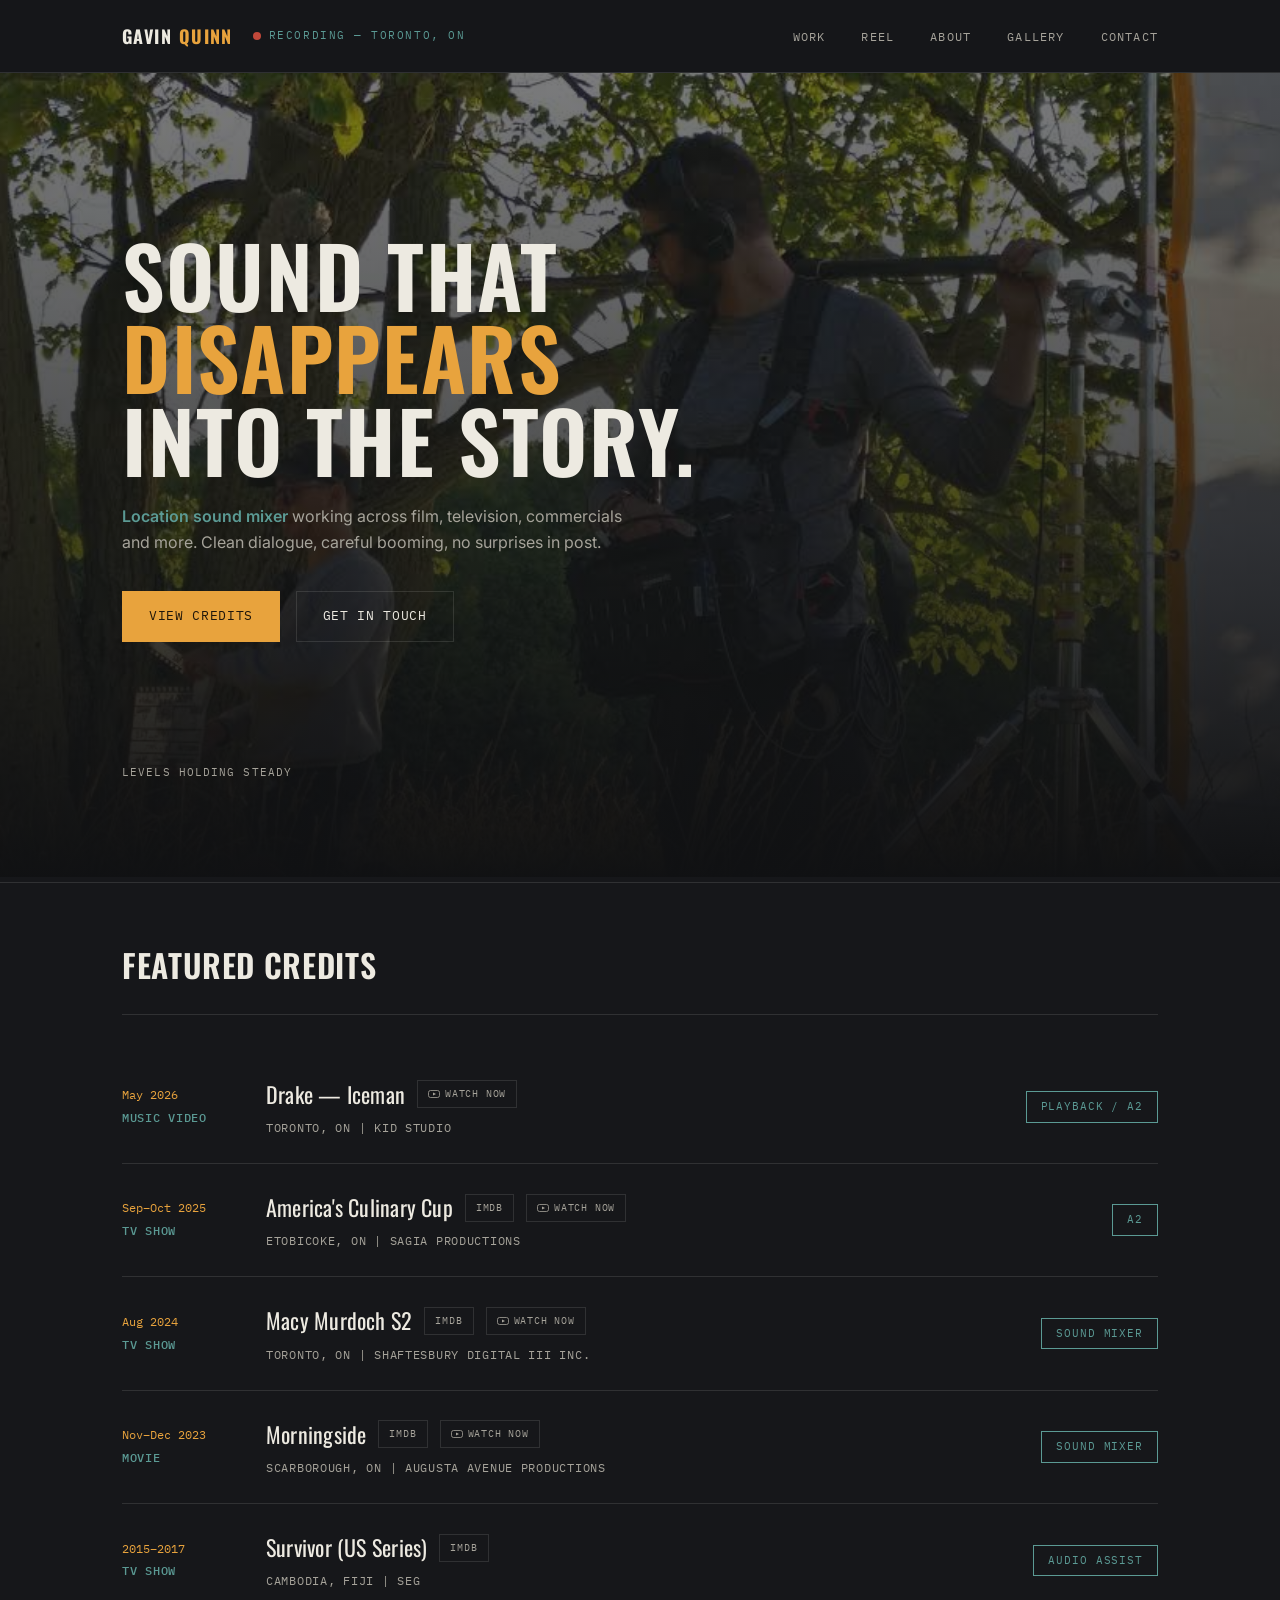
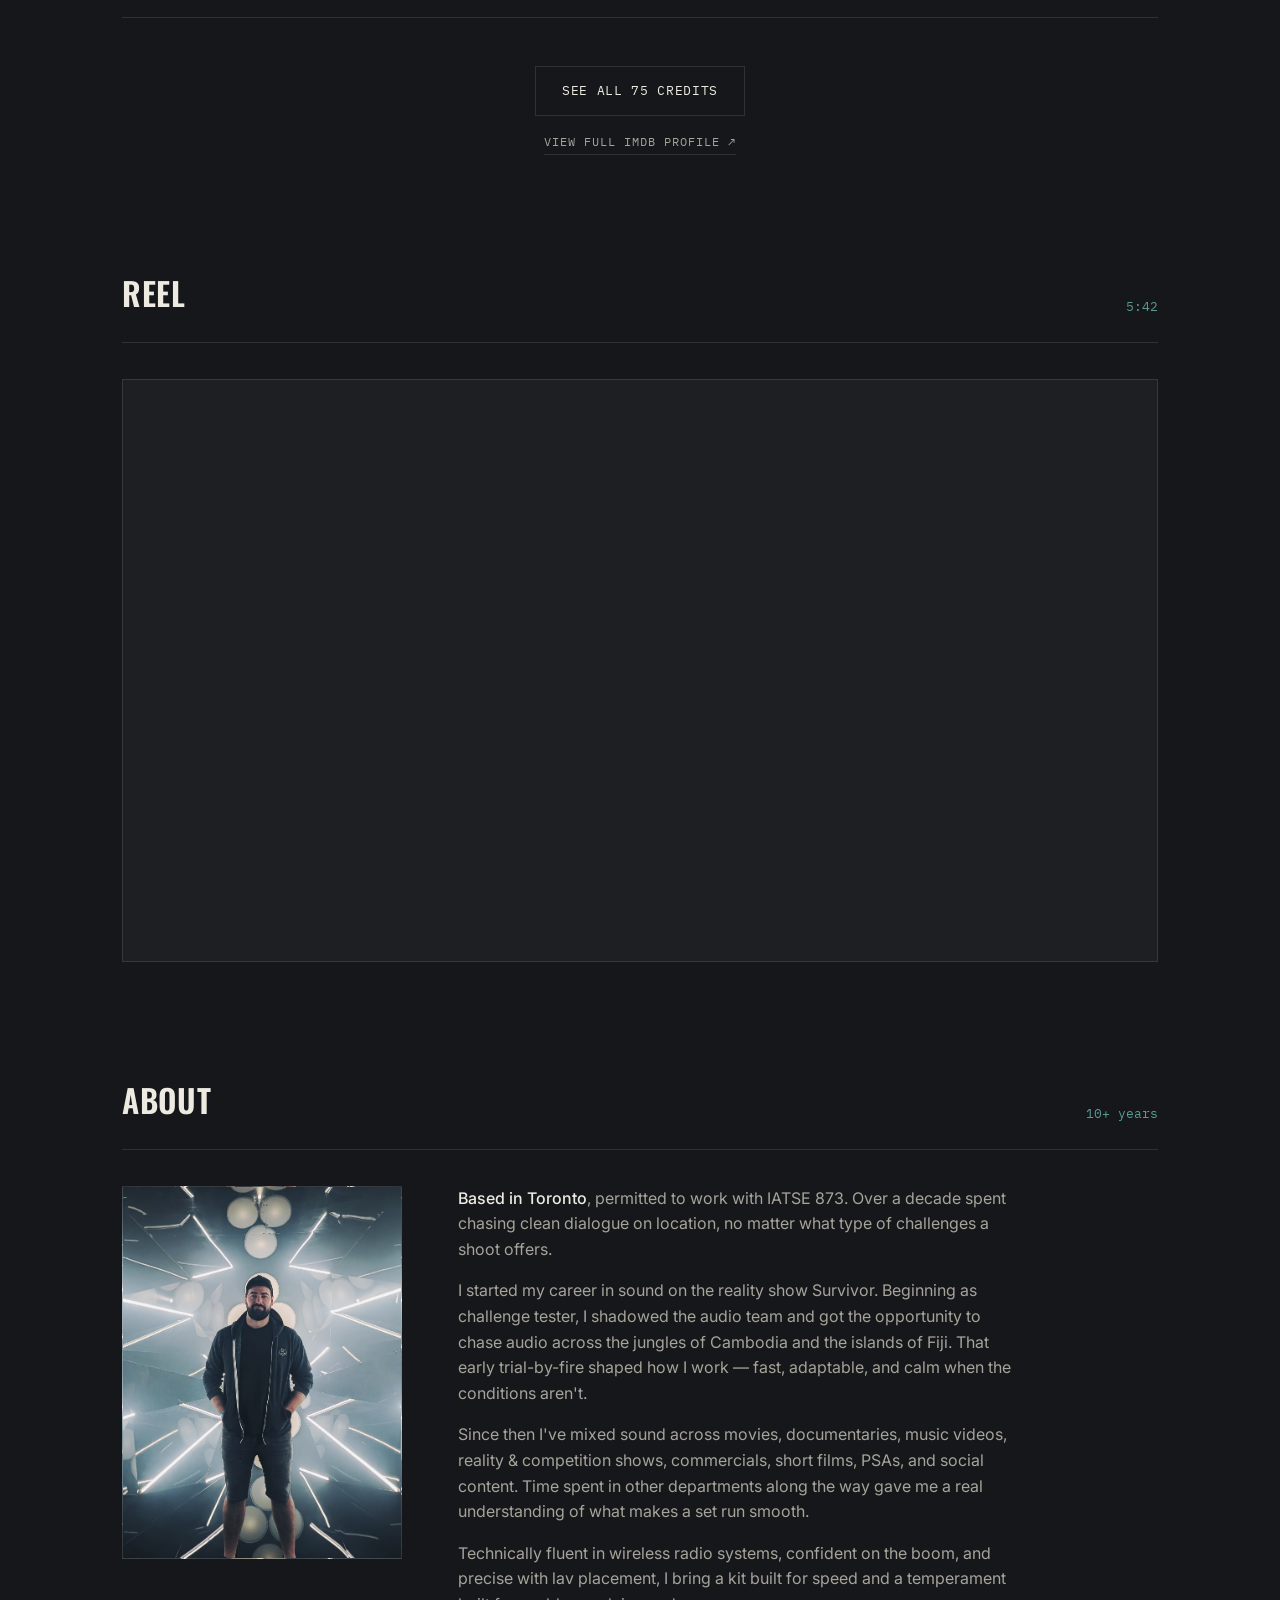
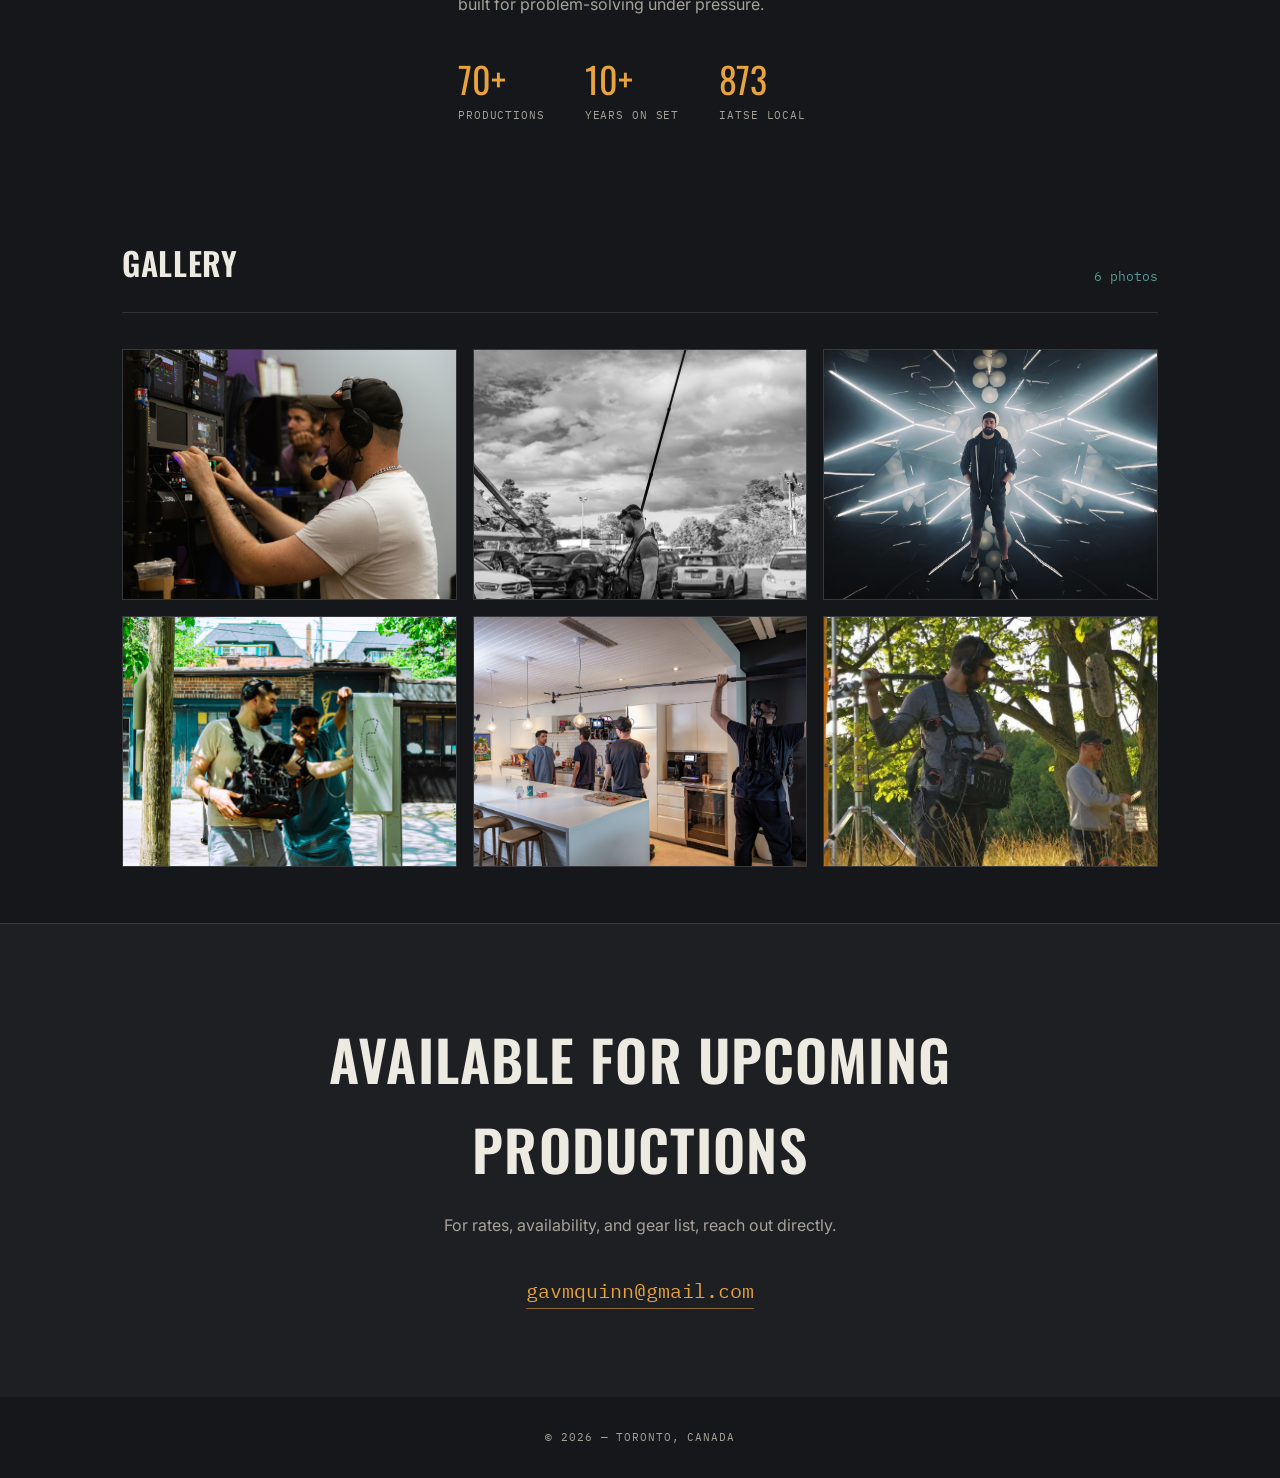
==== index.html @ 4955db2b "Remove Equipment nav link site-wide Page content stays in place, unlinked, in case it comes back lat" ====
<!DOCTYPE html>
<html lang="en">
<head>
<meta charset="UTF-8">
<meta name="viewport" content="width=device-width, initial-scale=1.0">
<title>Gavin Quinn — Location Sound Mixer</title>
<link rel="icon" type="image/svg+xml" href="images/favicon.svg">
<link rel="icon" type="image/png" sizes="32x32" href="images/favicon-32.png">
<link rel="icon" type="image/png" sizes="16x16" href="images/favicon-16.png">
<link rel="apple-touch-icon" href="images/apple-touch-icon.png">
<link rel="preconnect" href="https://fonts.googleapis.com/">
<link rel="preconnect" href="https://fonts.gstatic.com/" crossorigin>
<link href="https://fonts.googleapis.com/css2?family=IBM+Plex+Mono:wght@400;500&family=Inter:wght@400;500;600&family=Oswald:wght@600;700&display=swap" rel="stylesheet">
<link rel="stylesheet" href="css/style.css">
</head>
<body>

<nav>
  <div class="wrap">
    <div class="nav-left">
      <a class="logo" href="index.html">GAVIN <span>QUINN</span></a>
      <div class="nav-status"><span class="rec-dot"></span> Recording — Toronto, ON</div>
    </div>
    <ul class="navlinks">
      <li><a href="#work">Work</a></li>
      <li><a href="#reel">Reel</a></li>
      <li><a href="#about">About</a></li>
      <li class="nav-gallery-link"><a href="#gallery">Gallery</a></li>
      <li><a href="#contact">Contact</a></li>
    </ul>
  </div>
</nav>

<header class="hero">
  <div class="wrap">
    <h1>Sound that <em>disappears</em><br>into the story.</h1>
    <p class="hero-sub"><span class="hero-sub-highlight">Location sound mixer</span> working across film, television, commercials and more. Clean dialogue, careful booming, no surprises in post.</p>
    <div class="hero-cta">
      <a href="#work" class="btn btn-primary">View credits</a>
      <a href="#contact" class="btn btn-ghost">Get in touch</a>
    </div>
    <div class="meter" aria-hidden="true">
      <div class="meter-bar" style="--h:70%; animation-delay:0s"></div>
      <div class="meter-bar" style="--h:45%; animation-delay:0.1s"></div>
      <div class="meter-bar" style="--h:85%; animation-delay:0.2s"></div>
      <div class="meter-bar" style="--h:35%; animation-delay:0.3s"></div>
      <div class="meter-bar" style="--h:60%; animation-delay:0.4s"></div>
      <div class="meter-bar" style="--h:90%; animation-delay:0.5s"></div>
      <div class="meter-bar" style="--h:40%; animation-delay:0.6s"></div>
      <div class="meter-bar" style="--h:75%; animation-delay:0.7s"></div>
      <div class="meter-bar" style="--h:50%; animation-delay:0.8s"></div>
      <div class="meter-bar" style="--h:65%; animation-delay:0.9s"></div>
      <div class="meter-bar" style="--h:30%; animation-delay:1s"></div>
      <div class="meter-bar" style="--h:80%; animation-delay:1.1s"></div>
    </div>
    <div class="meter-label">Levels holding steady</div>
  </div>
</header>

<section class="section" id="work">
  <div class="wrap">
    <div class="section-head">
      <h2>Featured credits</h2>
    </div>

    <div class="slate">
      <div class="slate-year">May 2026<div class="slate-category">Music Video</div></div>
      <div>
        <div class="slate-title-row">
          <div class="slate-title">Drake — Iceman</div>
          <a class="title-badge" href="https://youtu.be/ESRCdJHbvnU" target="_blank" rel="noopener"><svg width="12" height="12" viewBox="0 0 24 24" fill="none" xmlns="http://www.w3.org/2000/svg"><rect x="1" y="5" width="22" height="14" rx="4" stroke="currentColor" stroke-width="1.6"/><path d="M10 9l6 3-6 3V9z" fill="currentColor"/></svg> Watch Now</a>
        </div>
        <div class="slate-meta">Toronto, ON | Kid Studio</div>
      </div>
      <div class="slate-tag">Playback / A2</div>
    </div>

    <div class="slate">
      <div class="slate-year">Sep–Oct 2025<div class="slate-category">TV Show</div></div>
      <div>
        <div class="slate-title-row">
          <div class="slate-title">America's Culinary Cup</div>
          <a class="title-badge" href="https://www.imdb.com/title/tt33362418/" target="_blank" rel="noopener">IMDb</a>
          <a class="title-badge" href="https://youtu.be/jWH4BZS4iNU" target="_blank" rel="noopener"><svg width="12" height="12" viewBox="0 0 24 24" fill="none" xmlns="http://www.w3.org/2000/svg"><rect x="1" y="5" width="22" height="14" rx="4" stroke="currentColor" stroke-width="1.6"/><path d="M10 9l6 3-6 3V9z" fill="currentColor"/></svg> Watch Now</a>
        </div>
        <div class="slate-meta">Etobicoke, ON | Sagia Productions</div>
      </div>
      <div class="slate-tag">A2</div>
    </div>

    <div class="slate">
      <div class="slate-year">Aug 2024<div class="slate-category">TV Show</div></div>
      <div>
        <div class="slate-title-row">
          <div class="slate-title">Macy Murdoch S2</div>
          <a class="title-badge" href="https://www.imdb.com/title/tt27251194/" target="_blank" rel="noopener">IMDb</a>
          <a class="title-badge" href="https://youtu.be/jFigslfiuKU" target="_blank" rel="noopener"><svg width="12" height="12" viewBox="0 0 24 24" fill="none" xmlns="http://www.w3.org/2000/svg"><rect x="1" y="5" width="22" height="14" rx="4" stroke="currentColor" stroke-width="1.6"/><path d="M10 9l6 3-6 3V9z" fill="currentColor"/></svg> Watch Now</a>
        </div>
        <div class="slate-meta">Toronto, ON | Shaftesbury Digital III Inc.</div>
      </div>
      <div class="slate-tag">Sound Mixer</div>
    </div>

    <div class="slate">
      <div class="slate-year">Nov–Dec 2023<div class="slate-category">Movie</div></div>
      <div>
        <div class="slate-title-row">
          <div class="slate-title">Morningside</div>
          <a class="title-badge" href="https://www.imdb.com/title/tt24666718/" target="_blank" rel="noopener">IMDb</a>
          <a class="title-badge" href="https://youtu.be/n2w5aQmHvhY" target="_blank" rel="noopener"><svg width="12" height="12" viewBox="0 0 24 24" fill="none" xmlns="http://www.w3.org/2000/svg"><rect x="1" y="5" width="22" height="14" rx="4" stroke="currentColor" stroke-width="1.6"/><path d="M10 9l6 3-6 3V9z" fill="currentColor"/></svg> Watch Now</a>
        </div>
        <div class="slate-meta">Scarborough, ON | Augusta Avenue Productions</div>
      </div>
      <div class="slate-tag">Sound Mixer</div>
    </div>

    <div class="slate">
      <div class="slate-year">2015–2017<div class="slate-category">TV Show</div></div>
      <div>
        <div class="slate-title-row">
          <div class="slate-title">Survivor (US Series)</div>
          <a class="title-badge" href="https://www.imdb.com/title/tt0239195/" target="_blank" rel="noopener">IMDb</a>
        </div>
        <div class="slate-meta">Cambodia, Fiji | SEG</div>
      </div>
      <div class="slate-tag">Audio Assist</div>
    </div>

    <div class="see-all">
      <a href="credits.html" class="btn btn-ghost" id="see-all-link">See all credits</a>
      <div class="see-all-links">
        <a href="https://www.imdb.com/name/nm7608573/" class="text-link" target="_blank" rel="noopener">View full IMDb profile ↗</a>
      </div>
    </div>
  </div>
</section>

<section class="section" id="reel">
  <div class="wrap">
    <div class="section-head">
      <h2>Reel</h2>
      <div class="section-num">5:42</div>
    </div>
    <div class="video-embed">
      <iframe src="https://player.vimeo.com/video/1167545899?title=0&amp;byline=0&amp;portrait=0" frameborder="0" allow="autoplay; fullscreen; picture-in-picture; clipboard-write; encrypted-media; web-share" allowfullscreen title="2026 Gavin Quinn Sound Reel"></iframe>
    </div>
  </div>
</section>

<section class="section" id="about">
  <div class="wrap">
    <div class="section-head">
      <h2>About</h2>
      <div class="section-num">10+ years</div>
    </div>
    <div class="about">
      <div class="about-photo" role="img" aria-label="Gavin Quinn on set"></div>
      <div>
        <p><strong>Based in Toronto</strong>, permitted to work with
IATSE 873. Over a decade spent chasing clean dialogue on location, no
matter what type of challenges a shoot offers.</p>
        <p>I started my career in sound on the reality show Survivor.
Beginning as challenge tester, I shadowed the audio team and got the
opportunity to chase audio across the jungles of Cambodia and the
islands of Fiji. That early trial-by-fire shaped how I work — fast,
adaptable, and calm when the conditions aren't.</p>
        <p>Since then I've mixed sound across movies, documentaries,
music videos, reality &amp; competition shows, commercials, short
films, PSAs, and social content. Time spent in other departments along
the way gave me a real understanding of what makes a set run smooth.</p>
        <p>Technically fluent in wireless radio systems, confident on
the boom, and precise with lav placement, I bring a kit built for
speed and a temperament built for problem-solving under pressure.</p>
        <div class="stat-row">
          <div class="stat">
            <div class="stat-num" id="productions-stat">40+</div>
            <div class="stat-label">Productions</div>
          </div>
          <div class="stat">
            <div class="stat-num">10+</div>
            <div class="stat-label">Years on set</div>
          </div>
          <div class="stat">
            <div class="stat-num">873</div>
            <div class="stat-label">IATSE local</div>
          </div>
        </div>
      </div>
    </div>
  </div>
</section>

<section class="section" id="gallery">
  <div class="wrap">
    <div class="section-head">
      <h2>Gallery</h2>
      <div class="section-num">6 photos</div>
    </div>
    <div class="gallery-grid">
      <button type="button" class="gallery-item" data-index="0">
        <img src="images/gallery/gallery-audio-rack.jpeg" alt="Mixing sound for 'The Memory Keeper' (2025)" loading="lazy">
      </button>
      <button type="button" class="gallery-item" data-index="1">
        <img src="images/gallery/gallery-boom-bw.jpg" alt="On set of 'Move In' (2024)" loading="lazy">
      </button>
      <button type="button" class="gallery-item" data-index="2">
        <img src="images/gallery/gallery-kaleidoscope.jpg" alt="On the set for the FOX World Series pregame special interviews. (2025)" loading="lazy">
      </button>
      <button type="button" class="gallery-item" data-index="3">
        <img src="images/gallery/gallery-payphone.jpg" alt="Placing a plant mic to capture every sound possible." loading="lazy">
      </button>
      <button type="button" class="gallery-item" data-index="4">
        <img src="images/gallery/gallery-kitchen-set.jpg" alt="Capturing clean dialogue for 'Thank you for coming'. (2026)" loading="lazy">
      </button>
      <button type="button" class="gallery-item" data-index="5">
        <img src="images/gallery/gallery-hero-repeat.jpg" alt="Out in the bush capturing a scene for 'Most of the time we are just waiting' (2021)" loading="lazy">
      </button>
    </div>
  </div>
</section>

<div class="lightbox" id="lightbox">
  <button type="button" class="lightbox-close" id="lightbox-close" aria-label="Close">✕</button>
  <button type="button" class="lightbox-arrow lightbox-prev" id="lightbox-prev" aria-label="Previous image">‹</button>
  <figure class="lightbox-figure">
    <img src="" alt="" id="lightbox-img">
    <figcaption id="lightbox-caption"></figcaption>
  </figure>
  <button type="button" class="lightbox-arrow lightbox-next" id="lightbox-next" aria-label="Next image">›</button>
</div>

<section class="contact" id="contact">
  <div class="wrap">
    <h2>Available for upcoming productions</h2>
    <p>For rates, availability, and gear list, reach out directly.</p>
    <a href="mailto:gavmquinn@gmail.com" class="contact-email">gavmquinn@gmail.com</a>
  </div>
</section>

<footer>
  © 2026 — Toronto, Canada
</footer>

<script src="js/credits-data.js"></script>
<script src="js/home-stats.js"></script>
<script src="js/gallery.js"></script>
<script src="js/watch-embed.js"></script>

</body>
</html>
---- css/style.css ----
:root{
  --bg:#16171A;
  --bg-raised:#1D1F23;
  --paper:#EDEAE1;
  --paper-dim:#A6A39A;
  --amber:#E8A33D;
  --amber-dim:#8A662C;
  --teal:#5B9A94;
  --meter-green:#4CAF6B;
  --red:#C1483A;
  --line:rgba(237,234,225,0.12);
}
*{box-sizing:border-box; margin:0; padding:0;}
body{
  background:var(--bg);
  color:var(--paper);
  font-family:'Inter',sans-serif;
  line-height:1.6;
}
.wrap{max-width:1100px; margin:0 auto; padding:0 32px;}
h1,h2,h3,.display{
  font-family:'Oswald',sans-serif;
  text-transform:uppercase;
  letter-spacing:0.02em;
  font-weight:600;
}
.mono{font-family:'IBM Plex Mono',monospace;}

/* NAV */
nav{
  position:sticky; top:0; z-index:10;
  background:rgba(22,23,26,0.9);
  backdrop-filter:blur(6px);
  border-bottom:1px solid var(--line);
}
nav .wrap{
  display:flex; align-items:center; justify-content:space-between;
  height:72px;
}
.nav-left{
  display:flex;
  align-items:center;
  gap:20px;
  flex-wrap:wrap;
  row-gap:8px;
}
.logo{
  font-family:'Oswald',sans-serif;
  font-weight:700;
  font-size:18px;
  letter-spacing:0.08em;
  color:var(--paper);
  text-decoration:none;
}
.logo span{color:var(--amber);}
.nav-status{
  font-family:'IBM Plex Mono',monospace;
  font-size:11px;
  letter-spacing:0.14em;
  color:var(--teal);
  text-transform:uppercase;
  display:flex;
  align-items:center;
  gap:8px;
  white-space:nowrap;
}
.navlinks{display:flex; gap:36px; list-style:none;}
.navlinks a{
  color:var(--paper-dim);
  text-decoration:none;
  font-family:'IBM Plex Mono',monospace;
  font-size:12px;
  letter-spacing:0.1em;
  text-transform:uppercase;
  transition:color 0.2s;
}
.navlinks a:hover{color:var(--amber);}

/* HERO */
.hero{
  position:relative;
  padding:160px 0 100px;
  border-bottom:1px solid var(--line);
  min-height:640px;
  display:flex;
  align-items:flex-end;
  overflow:hidden;
}
.hero::before{
  content:'';
  position:absolute;
  inset:0;
  background-image:
    linear-gradient(180deg, rgba(16,17,19,0.55) 0%, rgba(16,17,19,0.75) 55%, rgba(16,17,19,1) 100%),
    url('../images/gavinbooming.jpg');
  background-size:cover;
  background-position:center 30%;
  transform:scaleX(-1);
  z-index:0;
}
.hero::after{
  content:'';
  position:absolute;
  left:0; right:0; bottom:-1px;
  height:6px;
  background:var(--bg);
  z-index:1;
}
.hero .wrap{width:100%; position:relative; z-index:2;}
.rec-dot{
  width:8px; height:8px; border-radius:50%;
  background:var(--red);
  animation:blink 2.4s ease-in-out infinite;
}
@keyframes blink{
  0%,100%{opacity:1;}
  50%{opacity:0.3;}
}
.hero h1{
  font-size:clamp(40px,7vw,84px);
  line-height:0.98;
  color:var(--paper);
  max-width:820px;
}
.hero h1 em{
  font-style:normal;
  color:var(--amber);
}
.hero-sub{
  margin-top:24px;
  max-width:520px;
  color:var(--paper-dim);
  font-size:16px;
}
.hero-sub-highlight{
  color:var(--teal);
  font-weight:600;
}
.hero-cta{
  margin-top:36px;
  display:flex;
  gap:16px;
}
.btn{
  font-family:'IBM Plex Mono',monospace;
  font-size:13px;
  letter-spacing:0.05em;
  text-transform:uppercase;
  padding:14px 26px;
  text-decoration:none;
  border:1px solid var(--line);
  color:var(--paper);
  transition:all 0.2s;
}
.btn-primary{
  background:var(--amber);
  border-color:var(--amber);
  color:#20160A;
}
.btn-primary:hover{background:#f2b158;}
.btn-ghost:hover{border-color:var(--paper-dim);}

/* METER */
.meter{
  margin-top:64px;
  display:flex;
  align-items:flex-end;
  gap:4px;
  height:48px;
}
.meter-bar{
  width:5px;
  background:var(--meter-green);
  opacity:0.9;
  border-radius:1px;
  animation:levels 1.8s ease-in-out infinite;
}
@keyframes levels{
  0%,100%{height:20%;}
  50%{height:var(--h,60%);}
}
.meter-label{
  font-family:'IBM Plex Mono',monospace;
  font-size:11px;
  color:var(--paper-dim);
  letter-spacing:0.1em;
  margin-top:10px;
  text-transform:uppercase;
}

/* WORK SECTION */
.section{padding:56px 0;}
.section-head{
  display:flex;
  justify-content:space-between;
  align-items:flex-end;
  margin-bottom:36px;
  border-bottom:1px solid var(--line);
  padding-bottom:24px;
}
.section-head h2{font-size:32px; color:var(--paper);}
.section-num{
  font-family:'IBM Plex Mono',monospace;
  color:var(--teal);
  font-size:13px;
}

.slate{
  display:grid;
  grid-template-columns:120px 1fr auto;
  gap:24px;
  align-items:center;
  padding:26px 0;
  border-bottom:1px solid var(--line);
  transition:background 0.2s;
}
.slate:hover{background:var(--bg-raised);}
.slate-year{
  font-family:'IBM Plex Mono',monospace;
  font-size:12px;
  line-height:1.4;
  color:var(--amber);
}
.slate-category{
  font-family:'IBM Plex Mono',monospace;
  font-weight:500;
  font-size:12px;
  letter-spacing:0.06em;
  text-transform:uppercase;
  color:var(--teal);
  margin-top:6px;
}
.slate-title-row{
  display:flex;
  align-items:center;
  flex-wrap:wrap;
  gap:12px;
}
.slate-title{
  font-family:'Oswald',sans-serif;
  font-size:22px;
  letter-spacing:0.01em;
  color:var(--paper);
  text-transform:none;
}
.slate-meta{
  font-family:'IBM Plex Mono',monospace;
  font-size:12px;
  color:var(--paper-dim);
  margin-top:6px;
  text-transform:uppercase;
  letter-spacing:0.06em;
}
.slate-tag{
  font-family:'IBM Plex Mono',monospace;
  font-size:11px;
  color:var(--teal);
  border:1px solid var(--teal);
  padding:6px 14px;
  text-transform:uppercase;
  letter-spacing:0.08em;
  white-space:nowrap;
}
.title-badge{
  display:inline-flex;
  align-items:center;
  gap:5px;
  font-family:'IBM Plex Mono',monospace;
  font-size:10px;
  color:var(--paper-dim);
  border:1px solid var(--line);
  padding:5px 10px;
  text-transform:uppercase;
  letter-spacing:0.08em;
  white-space:nowrap;
  text-decoration:none;
  transition:all 0.2s;
}
.title-badge:hover{color:var(--amber); border-color:var(--amber);}
.title-badge svg{flex-shrink:0;}
.title-badge.active{color:var(--amber); border-color:var(--amber); background:var(--bg-raised);}

/* INLINE VIDEO EMBED */
.slate-video{
  display:grid;
  grid-template-rows:0fr;
  transition:grid-template-rows 0.35s ease;
}
.slate-video-inner{overflow:hidden; min-height:0;}
.slate-video.open{grid-template-rows:1fr;}
.slate-video-embed{
  position:relative;
  width:100%;
  aspect-ratio:16/9;
  margin:4px 0 24px;
  border:1px solid var(--line);
  background:var(--bg-raised);
}
.slate-video-embed iframe{
  position:absolute;
  inset:0;
  width:100%;
  height:100%;
  border:0;
}

.see-all{
  text-align:center;
  margin-top:48px;
  display:flex;
  flex-direction:column;
  align-items:center;
  gap:16px;
}
.see-all-links{
  display:flex;
  align-items:center;
  gap:24px;
  flex-wrap:wrap;
  justify-content:center;
}
.text-link{
  font-family:'IBM Plex Mono',monospace;
  font-size:12px;
  letter-spacing:0.08em;
  text-transform:uppercase;
  color:var(--paper-dim);
  text-decoration:none;
  border-bottom:1px solid var(--line);
  padding-bottom:2px;
  transition:color 0.2s, border-color 0.2s;
}
.text-link:hover{color:var(--amber); border-color:var(--amber);}

/* VIDEO EMBED */
.video-embed{
  position:relative;
  width:100%;
  aspect-ratio:16/9;
  border:1px solid var(--line);
  background:var(--bg-raised);
  overflow:hidden;
}
.video-embed iframe{
  position:absolute;
  inset:0;
  width:100%;
  height:100%;
  border:0;
}

/* GALLERY */
.gallery-grid{
  display:grid;
  grid-template-columns:repeat(3, 1fr);
  gap:16px;
}
.gallery-item{
  display:block;
  width:100%;
  min-width:0;
  aspect-ratio:4/3;
  border:1px solid var(--line);
  background:var(--bg-raised);
  padding:0;
  cursor:pointer;
  overflow:hidden;
  position:relative;
}
.gallery-item img{
  width:100%;
  height:100%;
  object-fit:cover;
  display:block;
  transition:transform 0.35s ease, opacity 0.2s ease;
}
.gallery-item::after{
  content:'';
  position:absolute;
  inset:0;
  border:1px solid transparent;
  transition:border-color 0.2s;
  pointer-events:none;
}
.gallery-item:hover img{transform:scale(1.06);}
.gallery-item:hover::after{border-color:var(--amber);}

/* LIGHTBOX */
.lightbox{
  display:none;
  position:fixed;
  inset:0;
  z-index:100;
  background:rgba(16,17,19,0.96);
  align-items:center;
  justify-content:center;
}
.lightbox.active{display:flex;}
.lightbox-figure{
  max-width:min(88vw, 1100px);
  max-height:82vh;
  display:flex;
  flex-direction:column;
  align-items:center;
  gap:16px;
}
.lightbox-figure img{
  max-width:100%;
  max-height:74vh;
  object-fit:contain;
  border:1px solid var(--line);
}
.lightbox-figure figcaption{
  font-family:'IBM Plex Mono',monospace;
  font-size:13px;
  letter-spacing:0.08em;
  color:var(--paper-dim);
  text-transform:uppercase;
}
.lightbox-close{
  position:absolute;
  top:24px;
  right:24px;
  background:none;
  border:1px solid var(--line);
  color:var(--paper);
  width:40px;
  height:40px;
  font-size:16px;
  cursor:pointer;
  transition:border-color 0.2s, color 0.2s;
}
.lightbox-close:hover{border-color:var(--amber); color:var(--amber);}
.lightbox-arrow{
  position:absolute;
  top:50%;
  transform:translateY(-50%);
  background:none;
  border:1px solid var(--line);
  color:var(--paper);
  width:48px;
  height:48px;
  font-size:24px;
  line-height:1;
  cursor:pointer;
  transition:border-color 0.2s, color 0.2s;
}
.lightbox-arrow:hover{border-color:var(--amber); color:var(--amber);}
.lightbox-prev{left:24px;}
.lightbox-next{right:24px;}

@media (max-width:640px){
  .gallery-grid{
    display:flex;
    grid-template-columns:none;
    overflow-x:auto;
    scroll-snap-type:x mandatory;
    -webkit-overflow-scrolling:touch;
    gap:12px;
    margin:0 -32px;
    padding:0 32px 6px;
  }
  .gallery-item{
    flex:0 0 76%;
    scroll-snap-align:center;
  }
  .lightbox-arrow{width:40px; height:40px; font-size:20px;}
  .lightbox-prev{left:8px;}
  .lightbox-next{right:8px;}
  .lightbox-close{top:12px; right:12px;}
}

/* CREDITS PAGE */
.credits-header{
  padding:64px 0 0;
}
.credits-header .back-link{
  display:inline-flex;
  align-items:center;
  gap:8px;
  font-family:'IBM Plex Mono',monospace;
  font-size:12px;
  letter-spacing:0.1em;
  text-transform:uppercase;
  color:var(--paper-dim);
  text-decoration:none;
  transition:color 0.2s;
}
.credits-header .back-link:hover{color:var(--amber);}
.credits-header .back-arrow{
  display:inline-block;
  transition:transform 0.2s;
}
.credits-header .back-link:hover .back-arrow{transform:translateX(-4px);}
.filter-bar{
  display:flex;
  flex-wrap:wrap;
  gap:10px;
  margin-top:28px;
}
.filter-btn{
  font-family:'IBM Plex Mono',monospace;
  font-size:12px;
  letter-spacing:0.08em;
  text-transform:uppercase;
  padding:8px 16px;
  border:1px solid var(--line);
  background:transparent;
  color:var(--paper-dim);
  cursor:pointer;
  transition:all 0.2s;
}
.filter-btn:hover{border-color:var(--amber); color:var(--paper);}
.filter-btn.active{
  background:var(--amber);
  border-color:var(--amber);
  color:#20160A;
}
.year-heading{
  font-family:'Oswald',sans-serif;
  font-size:22px;
  color:var(--amber);
  text-transform:uppercase;
  letter-spacing:0.04em;
  margin:56px 0 8px;
  padding-bottom:12px;
  border-bottom:1px solid var(--line);
}
.year-heading:first-of-type{margin-top:32px;}

/* EQUIPMENT PAGE */
.kit-heading{
  font-family:'Oswald',sans-serif;
  font-size:26px;
  color:var(--paper);
  text-transform:uppercase;
  letter-spacing:0.02em;
  margin:64px 0 6px;
}
.kit-heading:first-of-type{margin-top:32px;}
.kit-sub{
  font-family:'IBM Plex Mono',monospace;
  font-size:12px;
  color:var(--teal);
  text-transform:uppercase;
  letter-spacing:0.08em;
  margin-bottom:24px;
}
.spec-row{
  display:grid;
  grid-template-columns:200px 1fr;
  gap:24px;
  padding:16px 0;
  border-bottom:1px solid var(--line);
}
.spec-label{
  font-family:'IBM Plex Mono',monospace;
  font-size:12px;
  text-transform:uppercase;
  letter-spacing:0.06em;
  color:var(--teal);
}
.spec-value{
  color:var(--paper-dim);
  font-size:15px;
  line-height:1.6;
}
.gear-list{list-style:none;}
.gear-list li{
  padding:14px 0 14px 22px;
  border-bottom:1px solid var(--line);
  color:var(--paper-dim);
  font-size:15px;
  line-height:1.6;
  position:relative;
}
.gear-list li::before{
  content:'—';
  position:absolute;
  left:0;
  color:var(--teal);
}
.equipment-photos{
  display:grid;
  grid-template-columns:repeat(auto-fit, minmax(260px, 1fr));
  gap:24px;
  margin:40px 0;
}
.equipment-photos figure{margin:0;}
.equipment-photos img{
  width:100%;
  aspect-ratio:4/3;
  object-fit:contain;
  background:var(--bg-raised);
  border:1px solid var(--line);
  display:block;
}
.photo-caption{
  font-family:'IBM Plex Mono',monospace;
  font-size:11px;
  color:var(--paper-dim);
  text-transform:uppercase;
  letter-spacing:0.06em;
  margin-top:10px;
  text-align:center;
}

/* ABOUT */
.about{
  display:grid;
  grid-template-columns:280px 1fr;
  gap:56px;
  align-items:start;
}
.about-photo{
  width:100%;
  aspect-ratio:3/4;
  background-image:url('../images/gavin_about.jpg');
  background-size:cover;
  background-position:center top;
  border:1px solid var(--line);
  position:relative;
  overflow:hidden;
}
.about p{
  color:var(--paper-dim);
  font-size:16px;
  max-width:560px;
  margin-bottom:16px;
}
.about strong{color:var(--paper); font-weight:500;}
.stat-row{
  display:flex;
  gap:40px;
  margin-top:32px;
}
.stat{}
.stat-num{
  font-family:'Oswald',sans-serif;
  font-size:36px;
  color:var(--amber);
}
.stat-label{
  font-family:'IBM Plex Mono',monospace;
  font-size:11px;
  color:var(--paper-dim);
  text-transform:uppercase;
  letter-spacing:0.08em;
}

/* CONTACT */
.contact{
  background:var(--bg-raised);
  border-top:1px solid var(--line);
  padding:90px 0;
  text-align:center;
}
.contact h2{
  font-size:clamp(32px,5vw,56px);
  color:var(--paper);
  max-width:700px;
  margin:0 auto 20px;
}
.contact p{color:var(--paper-dim); margin-bottom:36px;}
.contact-email{
  font-family:'IBM Plex Mono',monospace;
  color:var(--amber);
  font-size:20px;
  text-decoration:none;
  border-bottom:1px solid var(--amber-dim);
  padding-bottom:4px;
}

footer{
  padding:32px;
  text-align:center;
  font-family:'IBM Plex Mono',monospace;
  font-size:11px;
  color:var(--paper-dim);
  text-transform:uppercase;
  letter-spacing:0.08em;
}

@media (max-width:720px){
  .slate{grid-template-columns:1fr; gap:8px;}
  .about{grid-template-columns:1fr;}
  .about-photo{max-width:220px;}

  nav .wrap{
    flex-wrap:wrap;
    height:auto;
    padding-top:16px;
    padding-bottom:16px;
    row-gap:14px;
  }
  .navlinks{width:100%; justify-content:space-between; gap:0;}
  .nav-gallery-link{display:none;}
  .spec-row{grid-template-columns:1fr; gap:4px;}
}
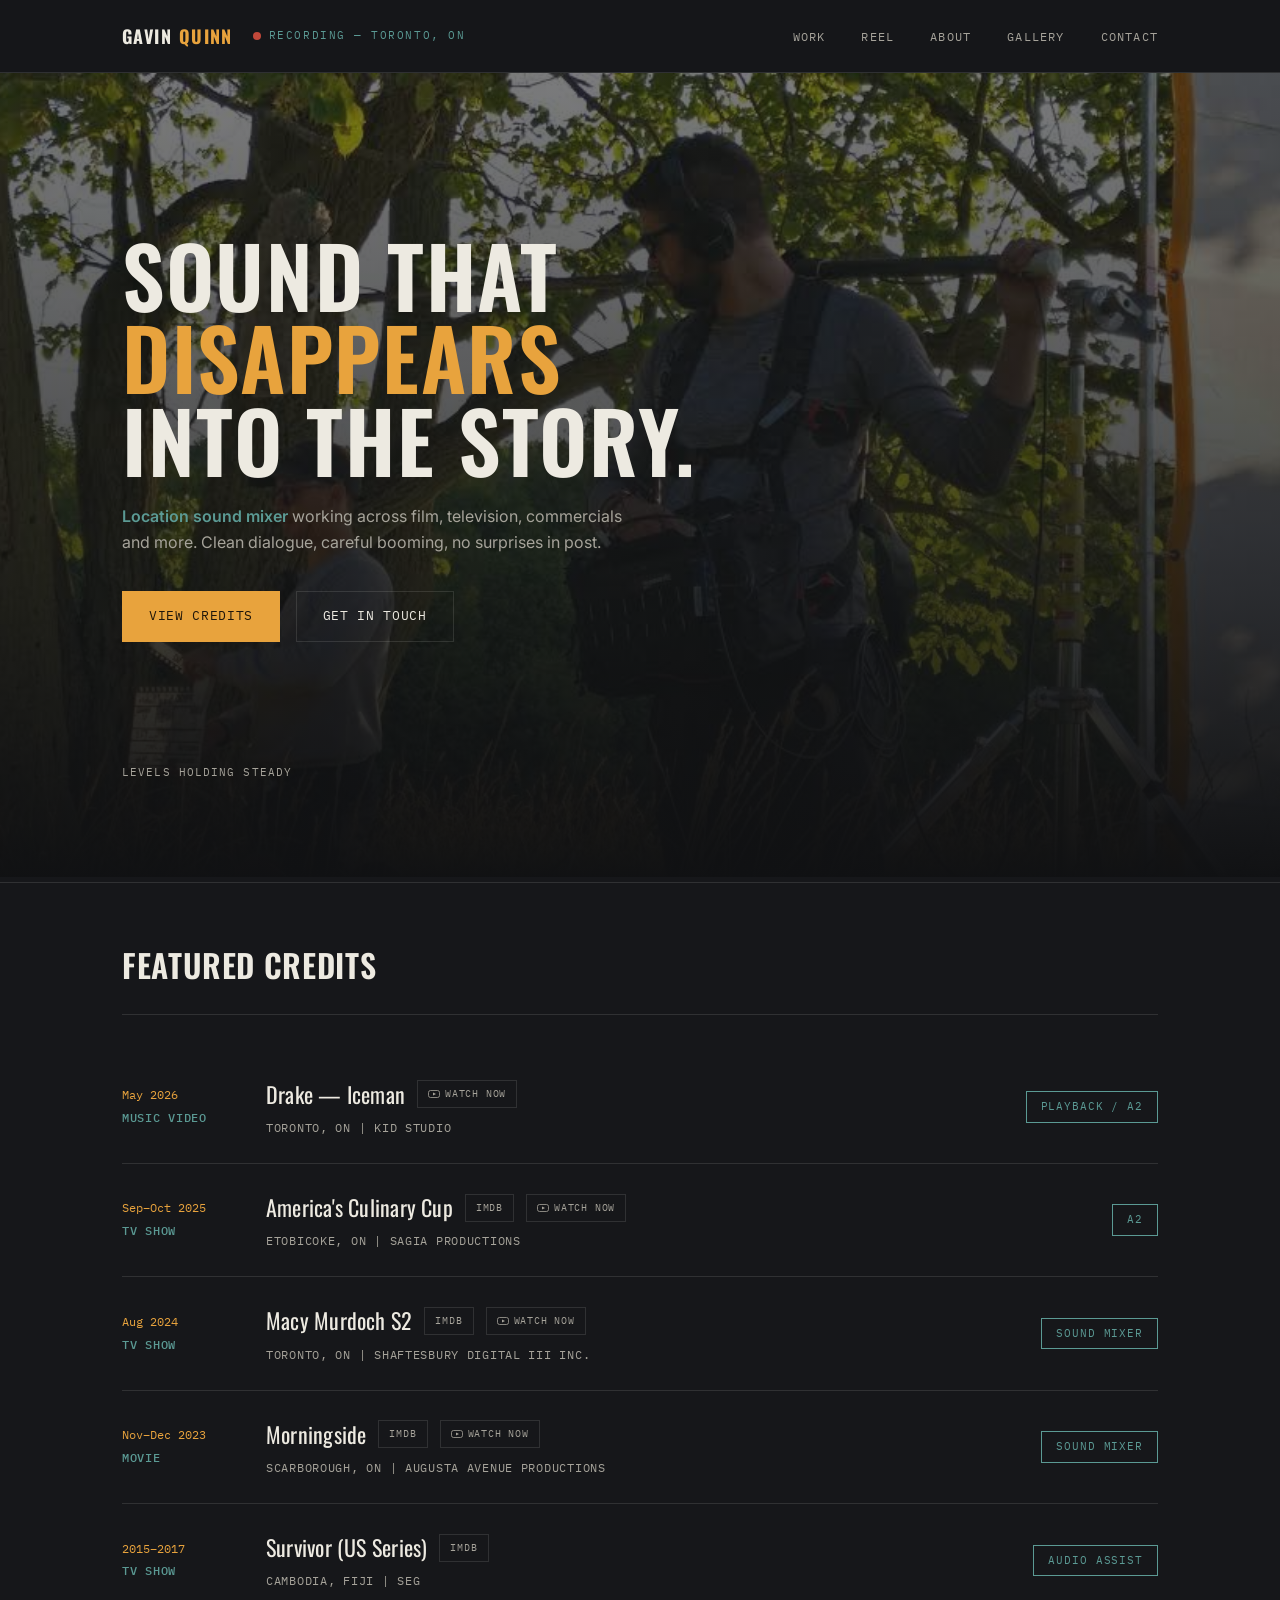
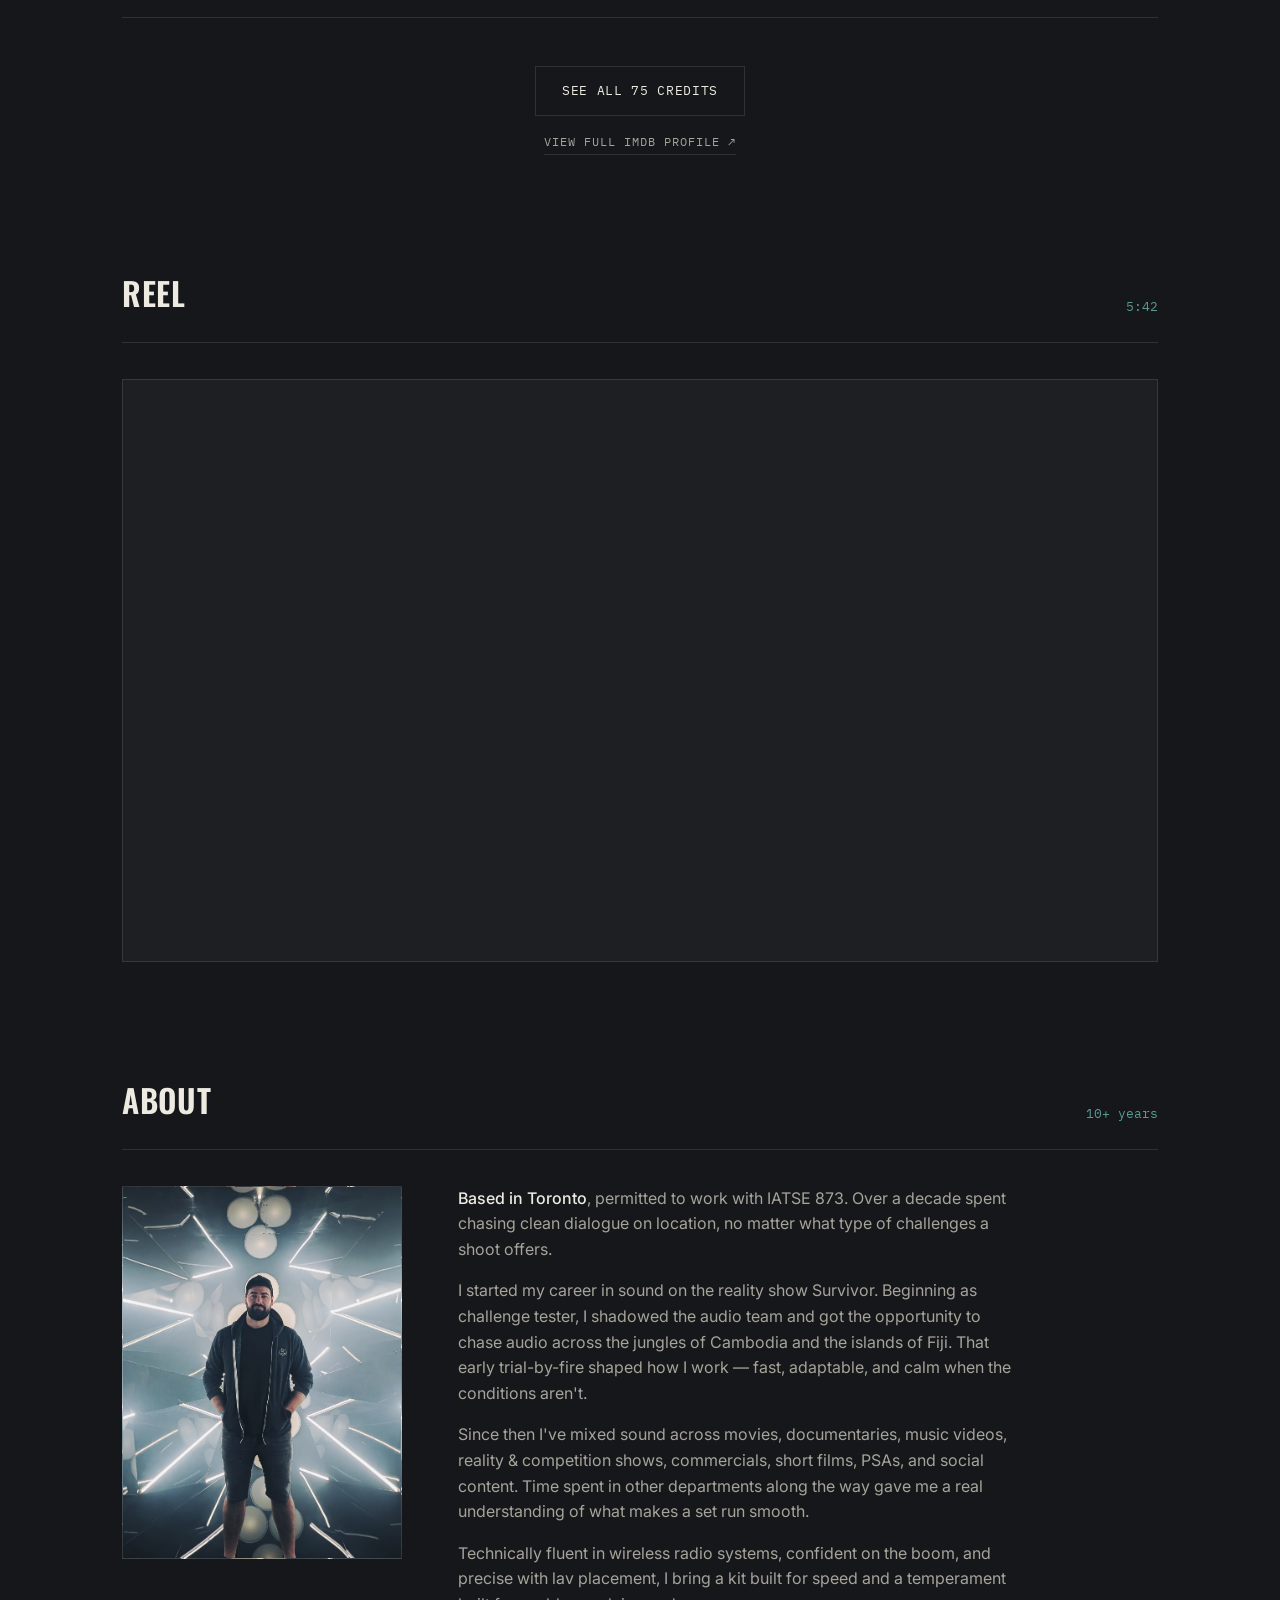
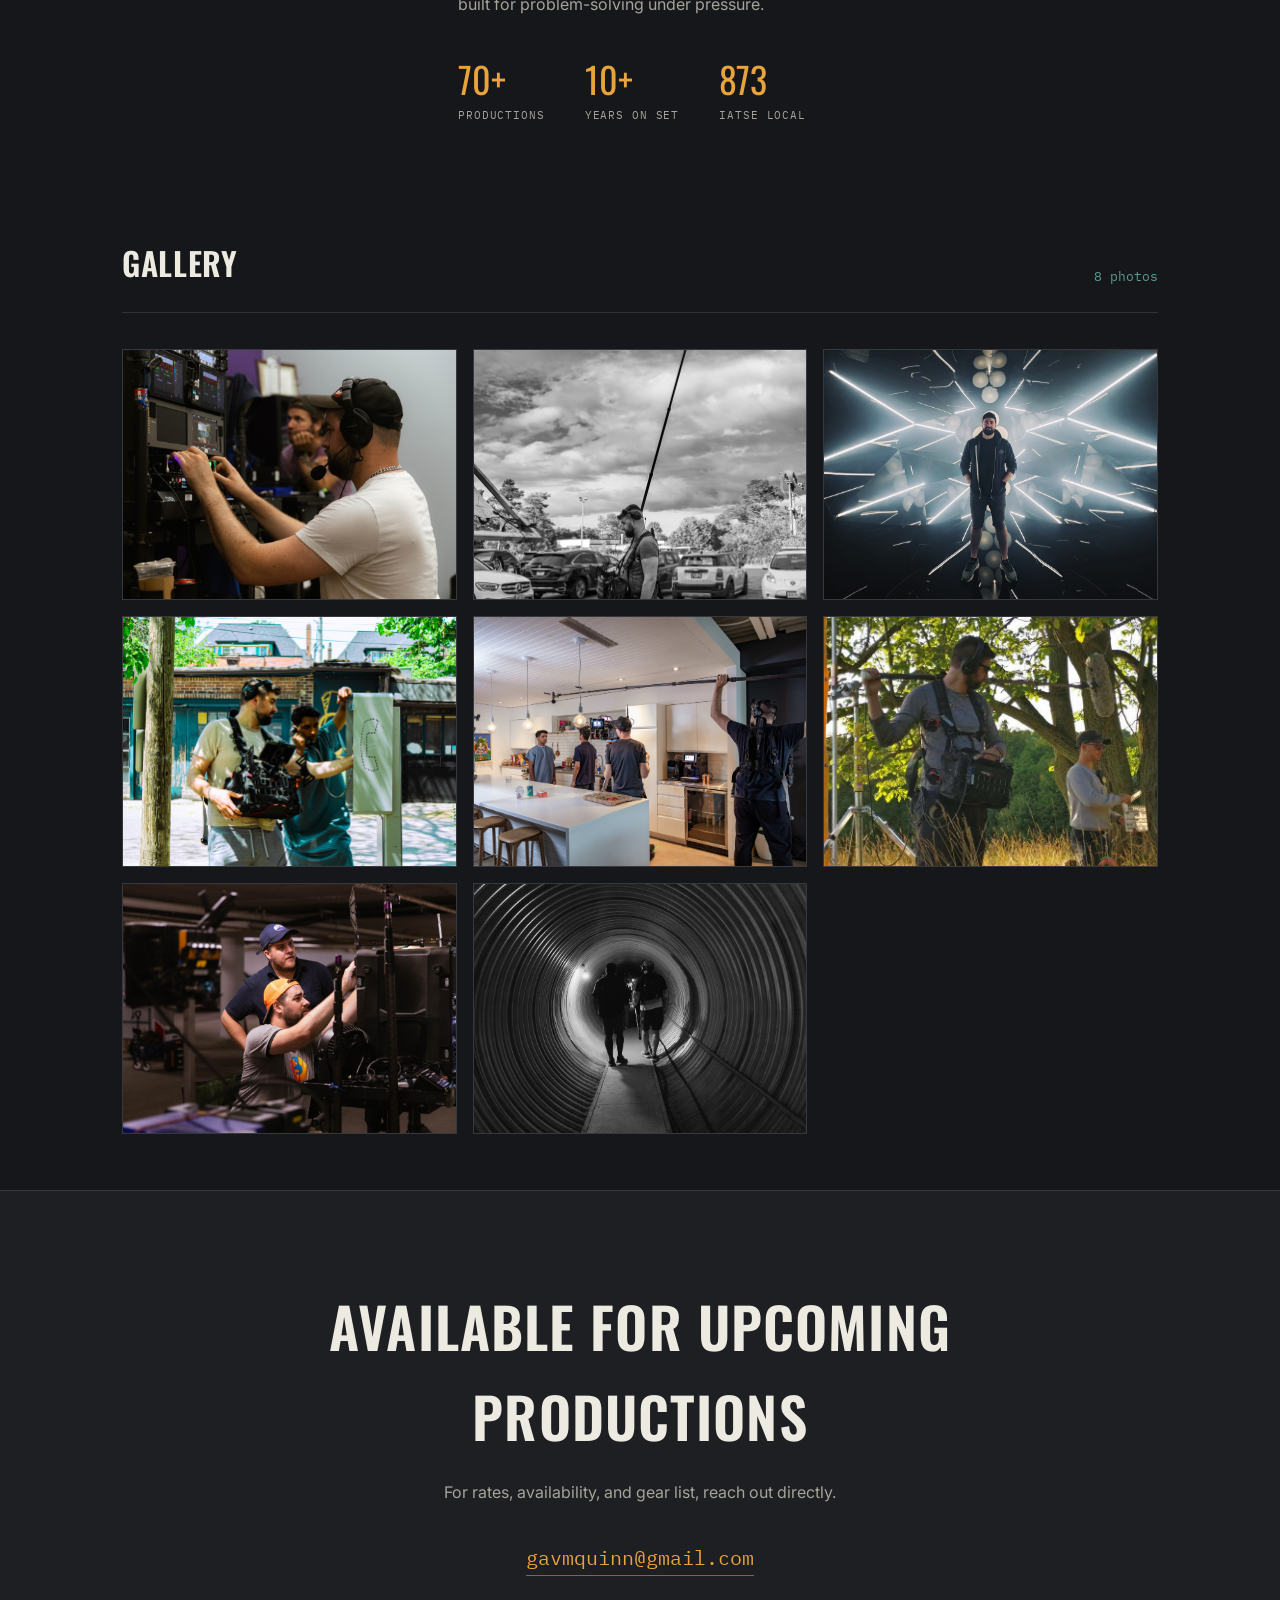
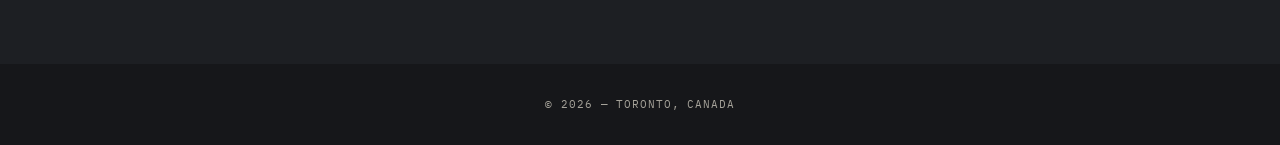
==== commit 8b8104e9: "Add two YouTube credit links, two gallery photos, and white favicon - Wire up Watch Now links for Fa" ====
--- a/index.html
+++ b/index.html
@@ -194,7 +194,7 @@
   <div class="wrap">
     <div class="section-head">
       <h2>Gallery</h2>
-      <div class="section-num">6 photos</div>
+      <div class="section-num">8 photos</div>
     </div>
     <div class="gallery-grid">
       <button type="button" class="gallery-item" data-index="0">
@@ -214,6 +214,12 @@
       </button>
       <button type="button" class="gallery-item" data-index="5">
         <img src="images/gallery/gallery-hero-repeat.jpg" alt="Out in the bush capturing a scene for 'Most of the time we are just waiting' (2021)" loading="lazy">
+      </button>
+      <button type="button" class="gallery-item" data-index="6">
+        <img src="images/gallery/gallery-camera-cart.jpg" alt="Troubleshooting on the set of 'The Memory Keeper' (2025)" loading="lazy">
+      </button>
+      <button type="button" class="gallery-item" data-index="7">
+        <img src="images/gallery/gallery-tunnel-bw.jpg" alt="On the set of 'The Memory Keeper' (2025)" loading="lazy">
       </button>
     </div>
   </div>
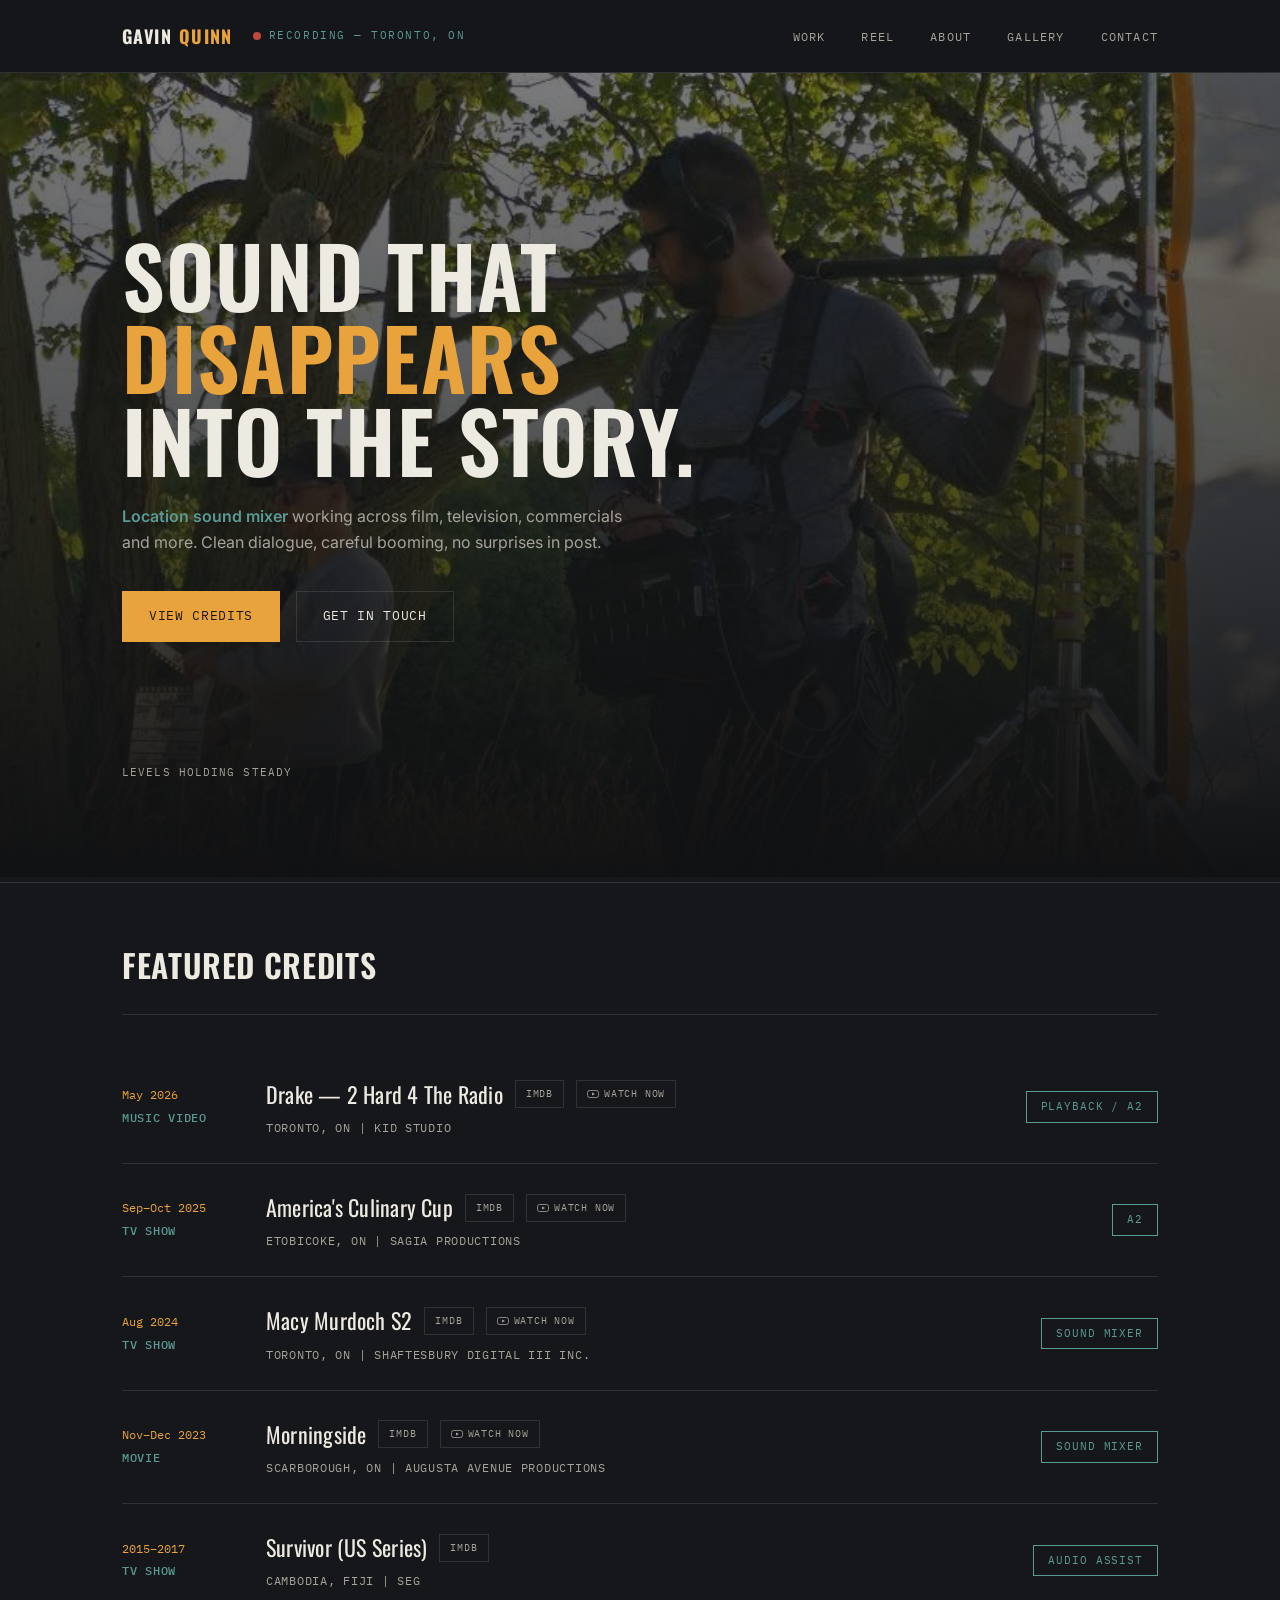
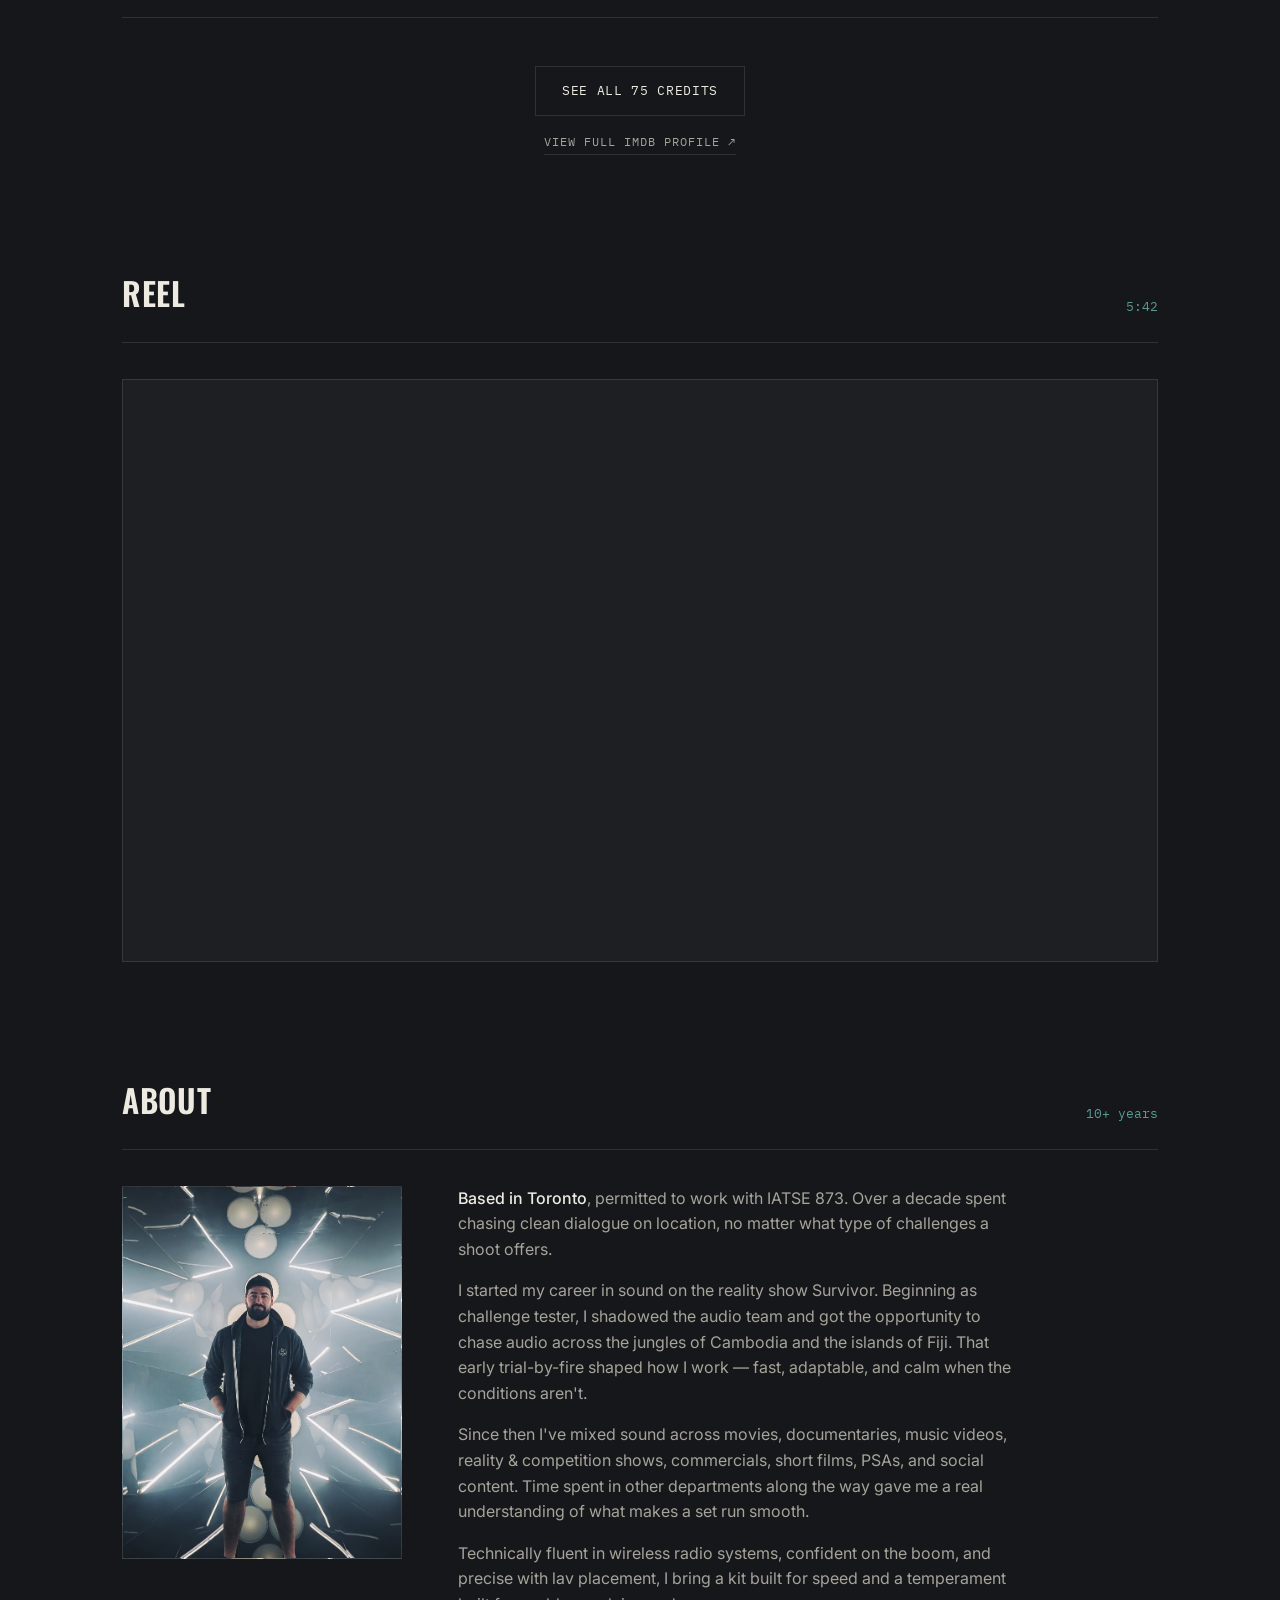
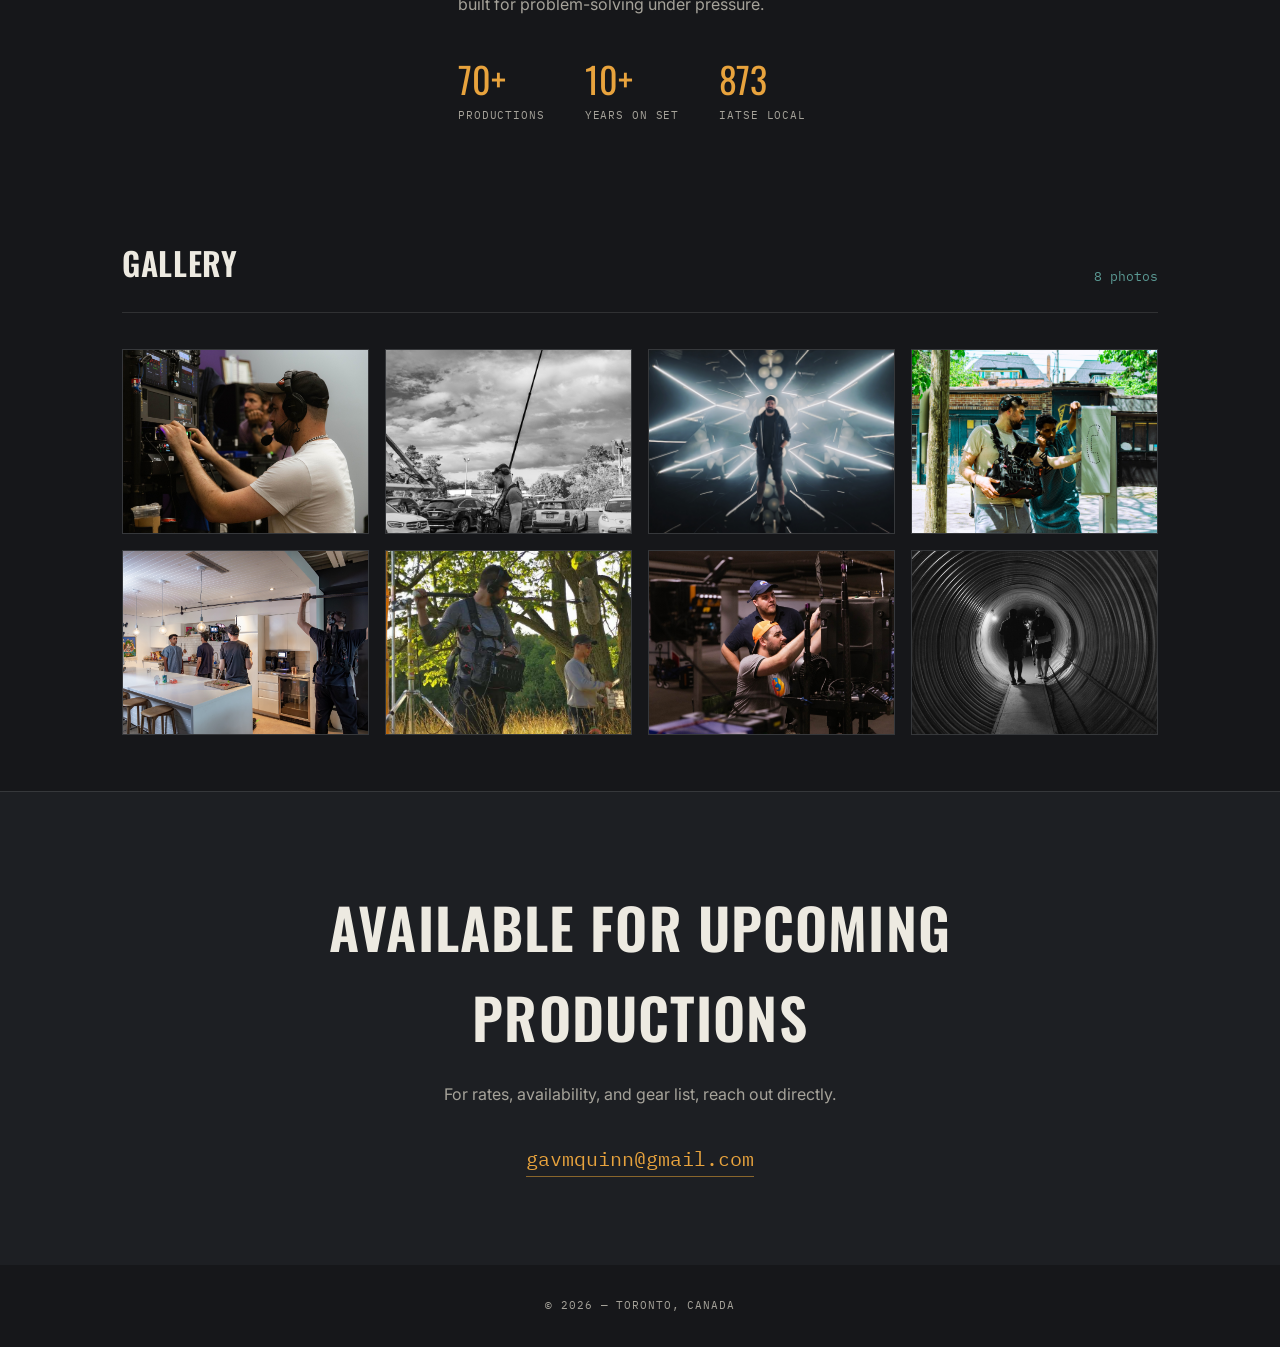
==== commit ca92b5eb: "Rename Drake credit, add IMDb link, and switch gallery to 4-column grid Co-Authored-By: Claude Sonne" ====
--- a/index.html
+++ b/index.html
@@ -67,7 +67,8 @@
       <div class="slate-year">May 2026<div class="slate-category">Music Video</div></div>
       <div>
         <div class="slate-title-row">
-          <div class="slate-title">Drake — Iceman</div>
+          <div class="slate-title">Drake — 2 Hard 4 The Radio</div>
+          <a class="title-badge" href="https://www.imdb.com/title/tt42727252/" target="_blank" rel="noopener">IMDb</a>
           <a class="title-badge" href="https://youtu.be/ESRCdJHbvnU" target="_blank" rel="noopener"><svg width="12" height="12" viewBox="0 0 24 24" fill="none" xmlns="http://www.w3.org/2000/svg"><rect x="1" y="5" width="22" height="14" rx="4" stroke="currentColor" stroke-width="1.6"/><path d="M10 9l6 3-6 3V9z" fill="currentColor"/></svg> Watch Now</a>
         </div>
         <div class="slate-meta">Toronto, ON | Kid Studio</div>
--- a/css/style.css
+++ b/css/style.css
@@ -352,7 +352,7 @@
 /* GALLERY */
 .gallery-grid{
   display:grid;
-  grid-template-columns:repeat(3, 1fr);
+  grid-template-columns:repeat(4, 1fr);
   gap:16px;
 }
 .gallery-item{
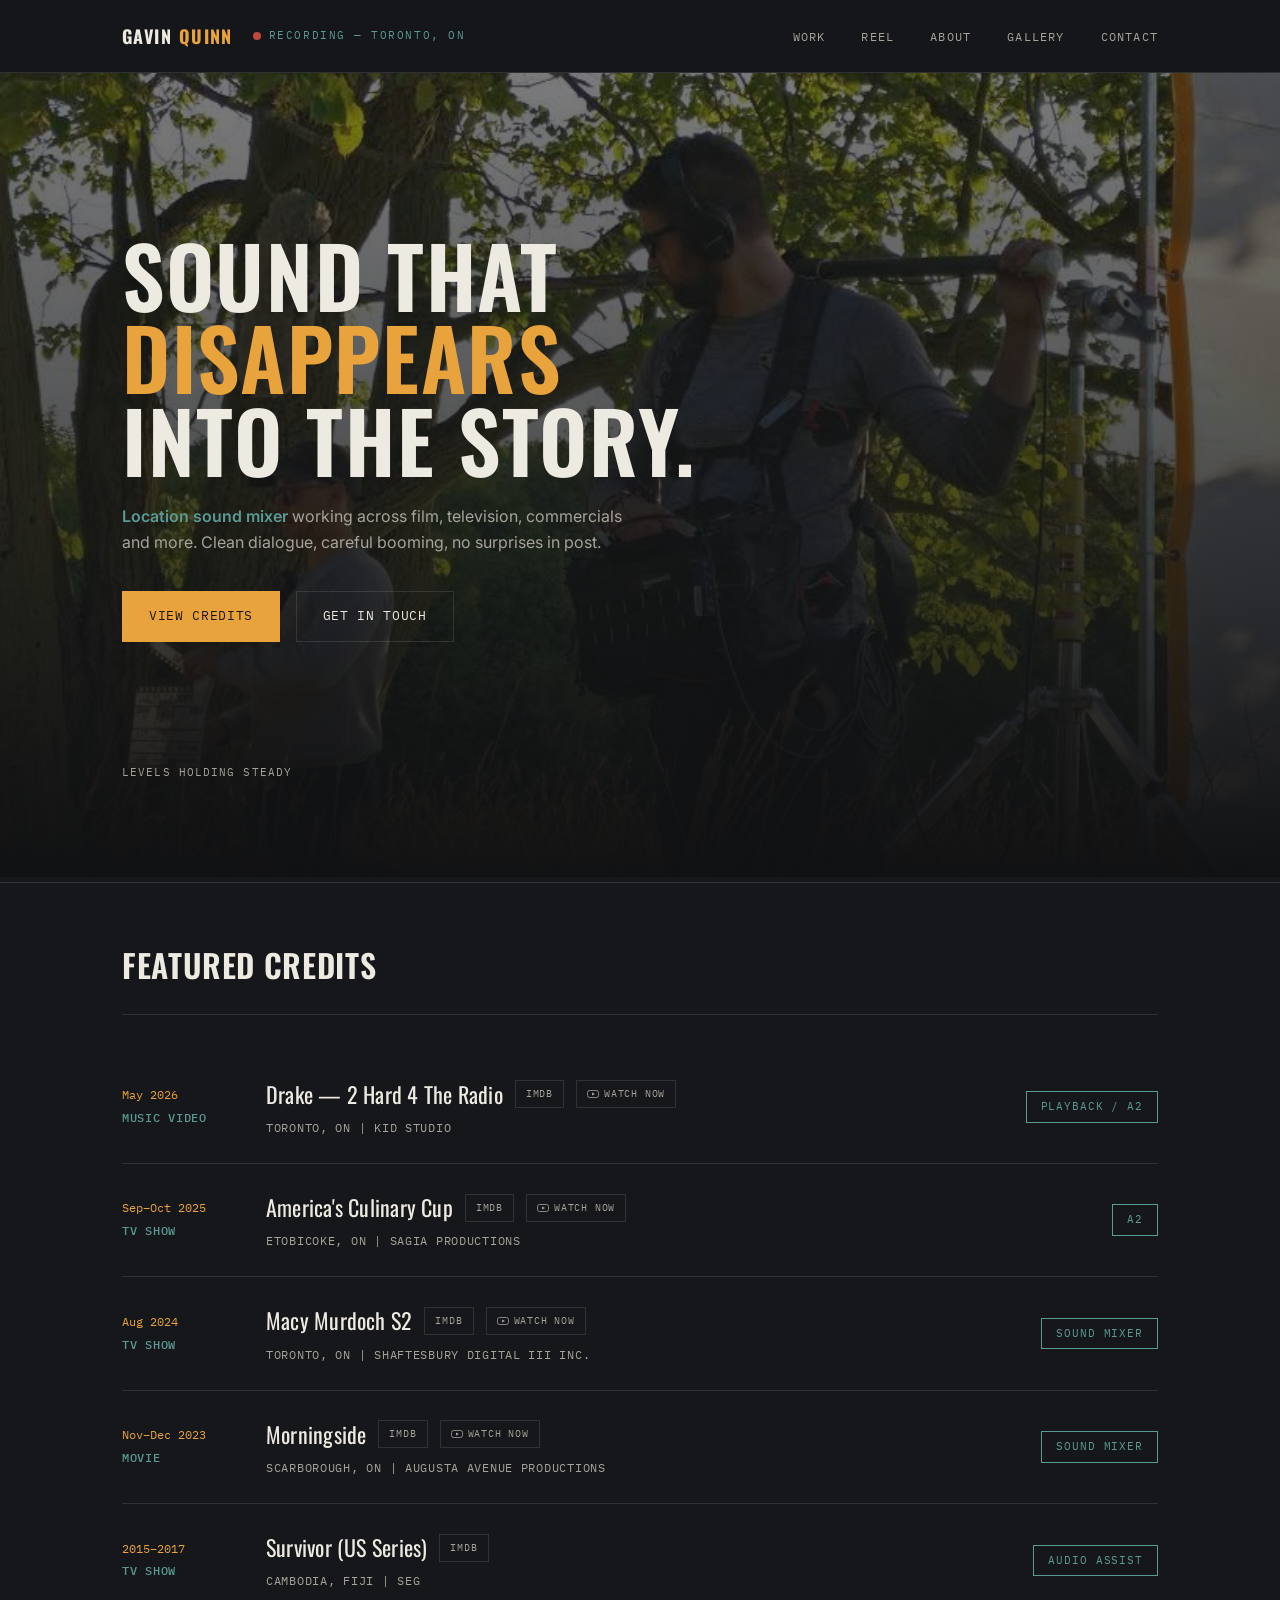
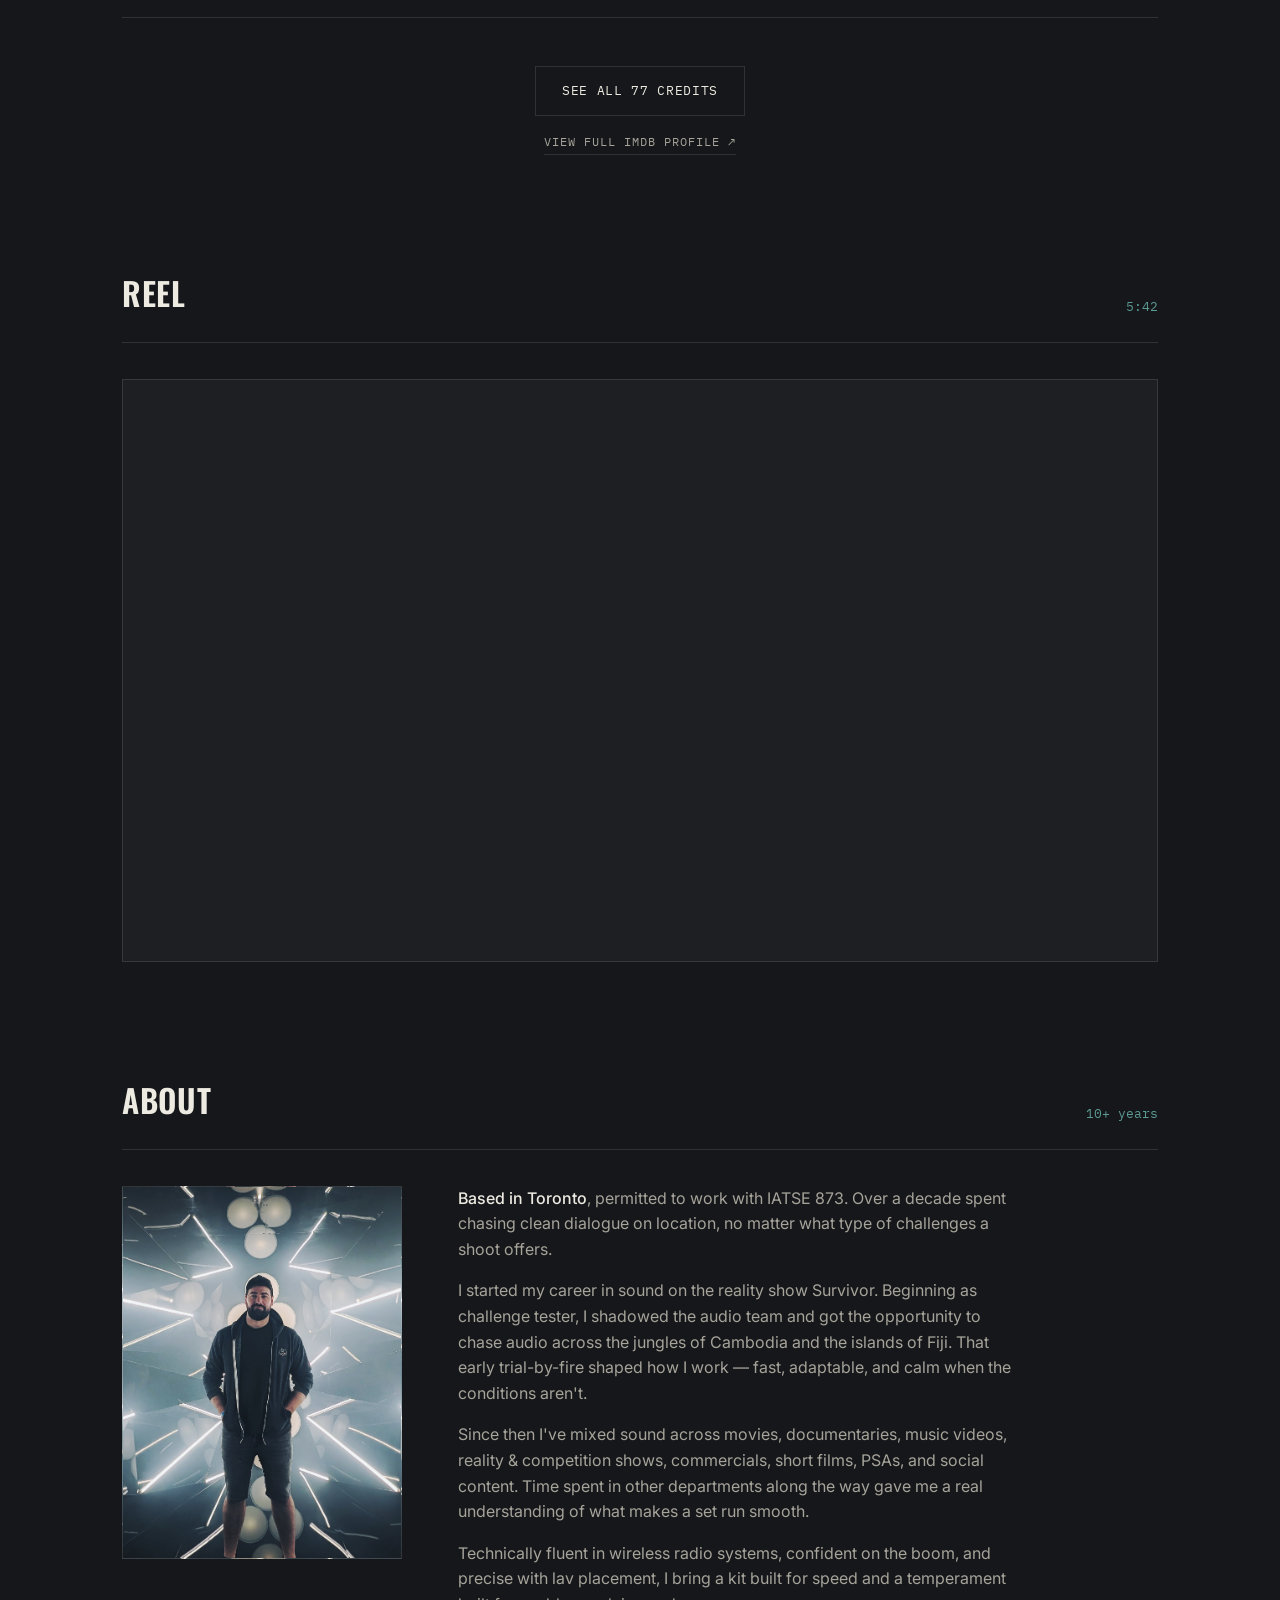
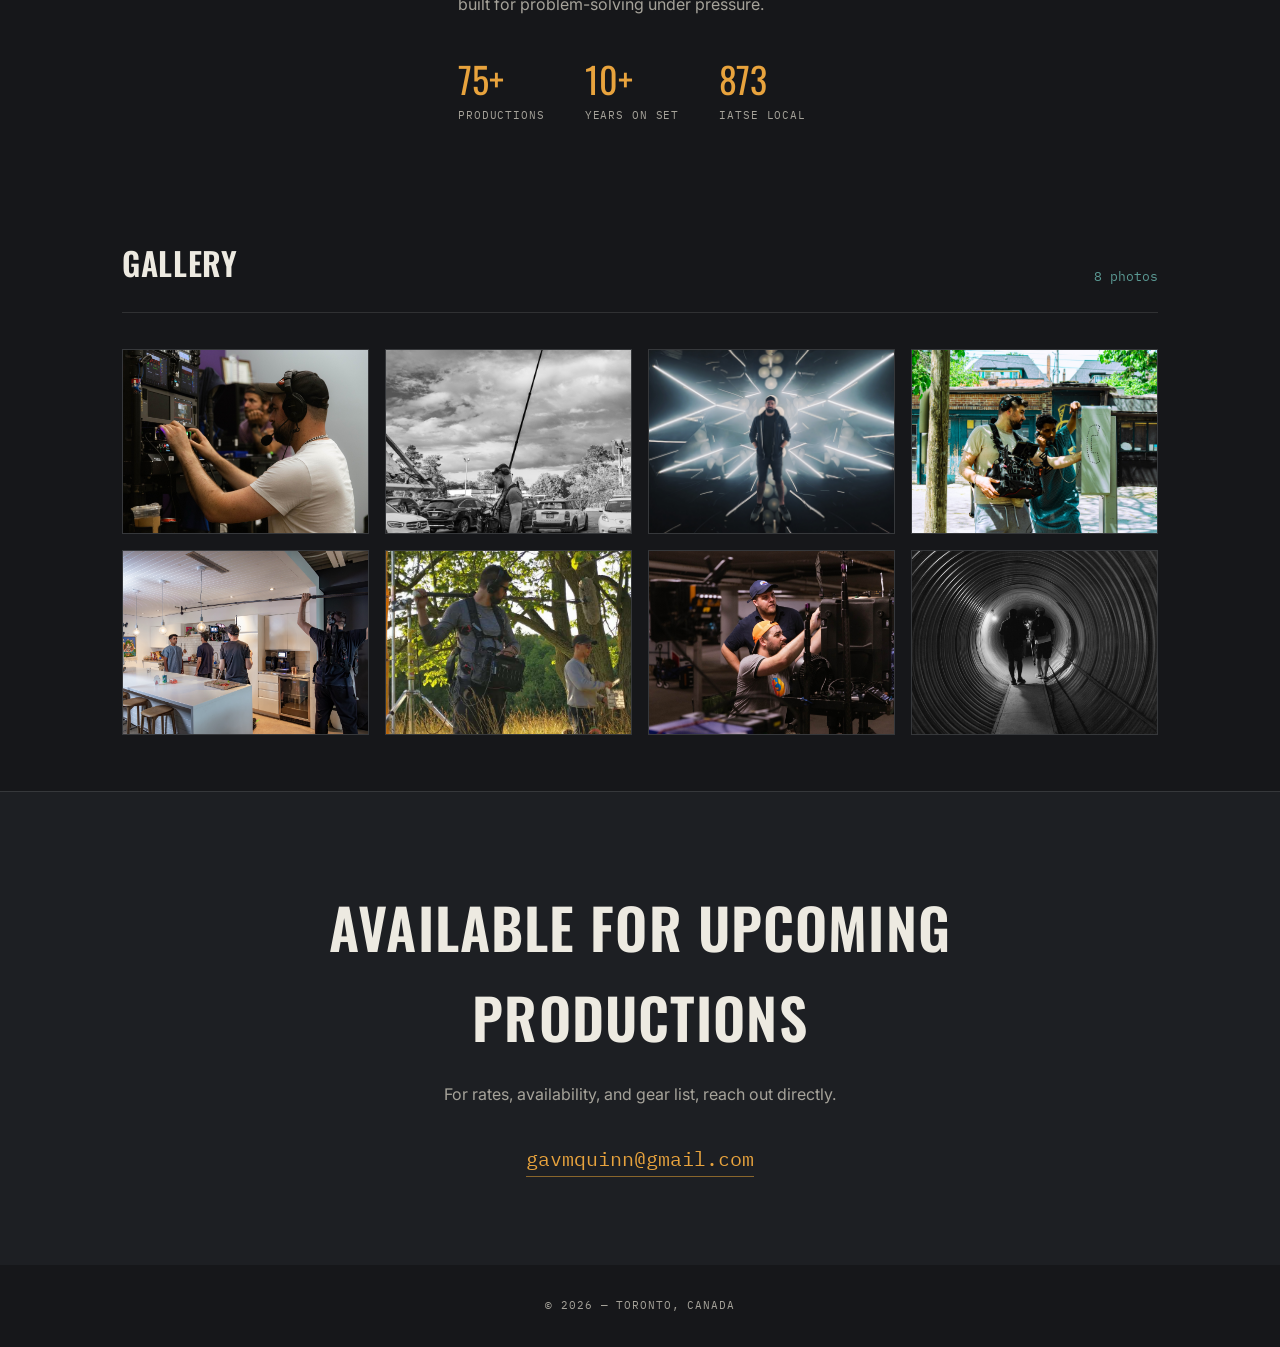
==== commit b8f99aee: "Hide nav on scroll down on mobile, reveal on scroll up On phones (portrait <=720px wide, or landscap" ====
--- a/index.html
+++ b/index.html
@@ -252,6 +252,7 @@
 <script src="js/home-stats.js"></script>
 <script src="js/gallery.js"></script>
 <script src="js/watch-embed.js"></script>
+<script src="js/nav-hide.js"></script>
 
 </body>
 </html>
--- a/css/style.css
+++ b/css/style.css
@@ -32,6 +32,11 @@
   background:rgba(22,23,26,0.9);
   backdrop-filter:blur(6px);
   border-bottom:1px solid var(--line);
+  transition:transform 0.25s ease;
+}
+nav.nav-hidden{transform:translateY(-100%);}
+@media (prefers-reduced-motion:reduce){
+  nav{transition:none;}
 }
 nav .wrap{
   display:flex; align-items:center; justify-content:space-between;
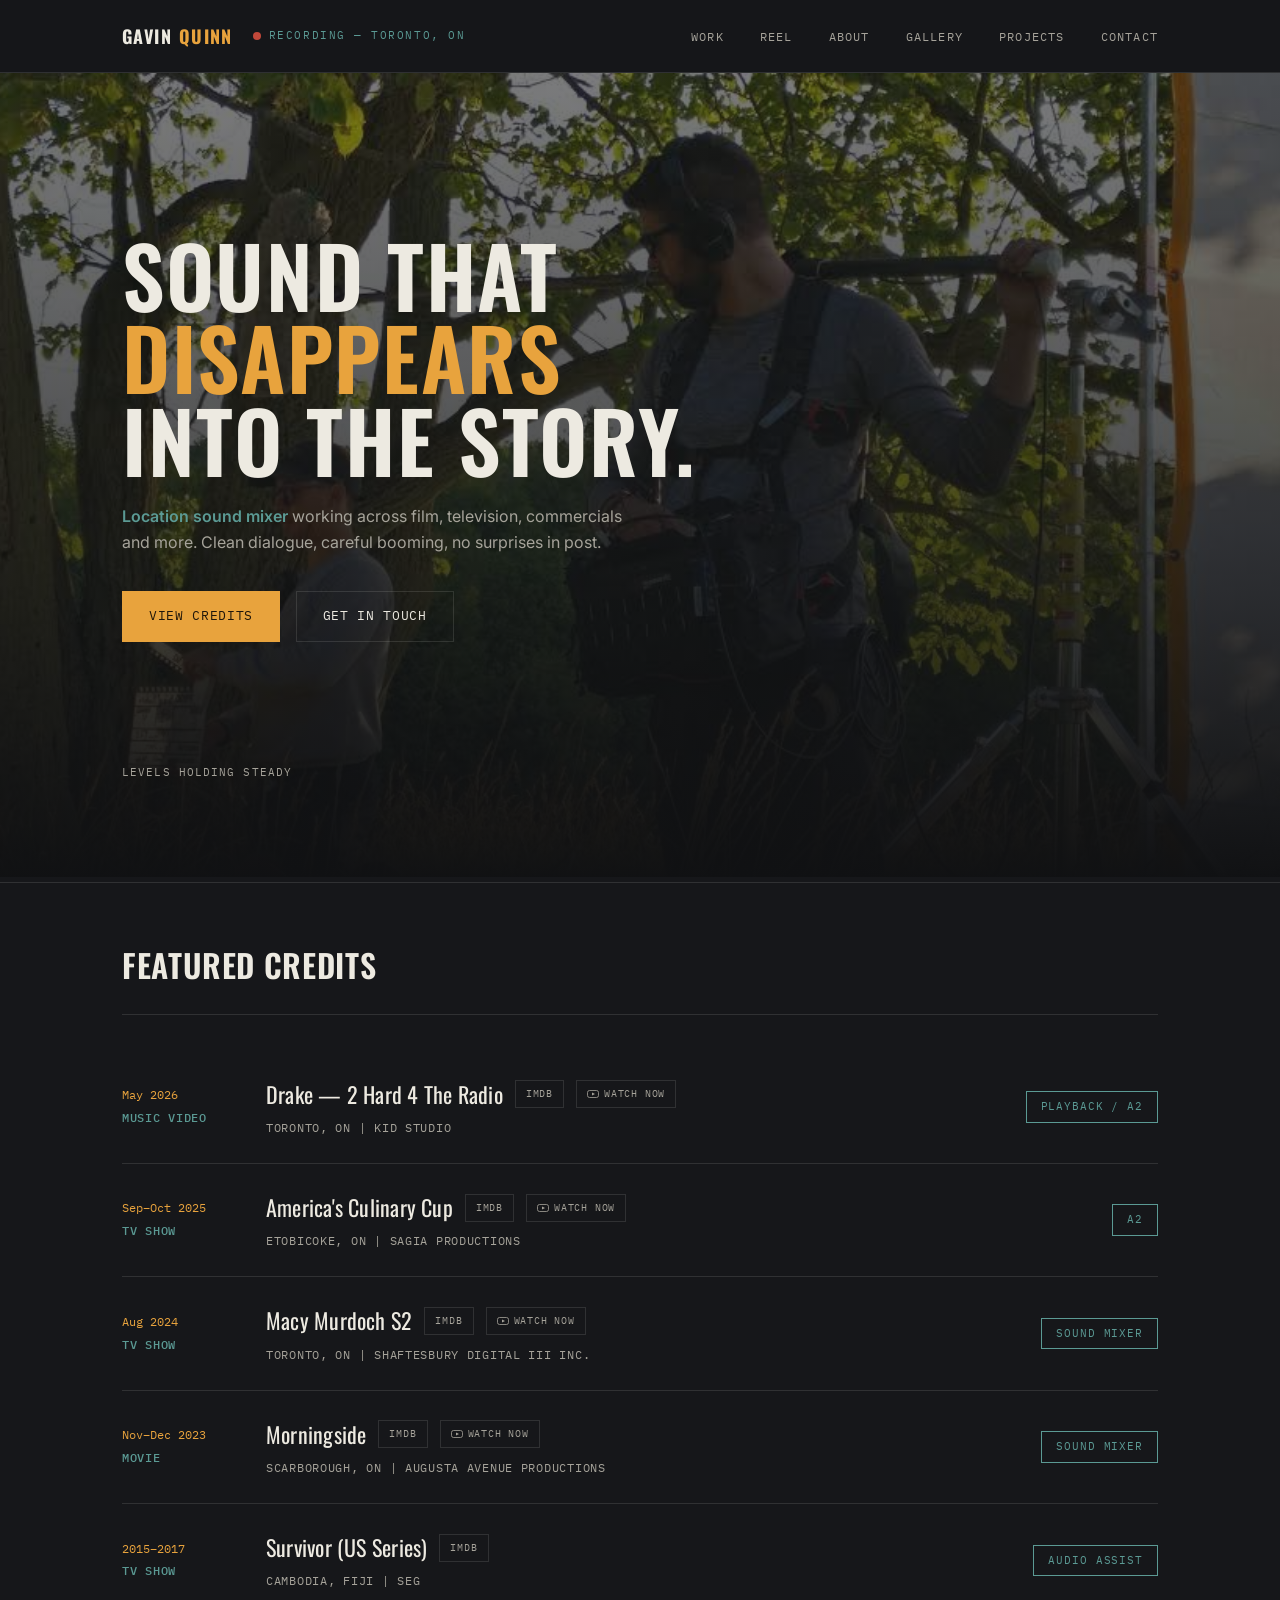
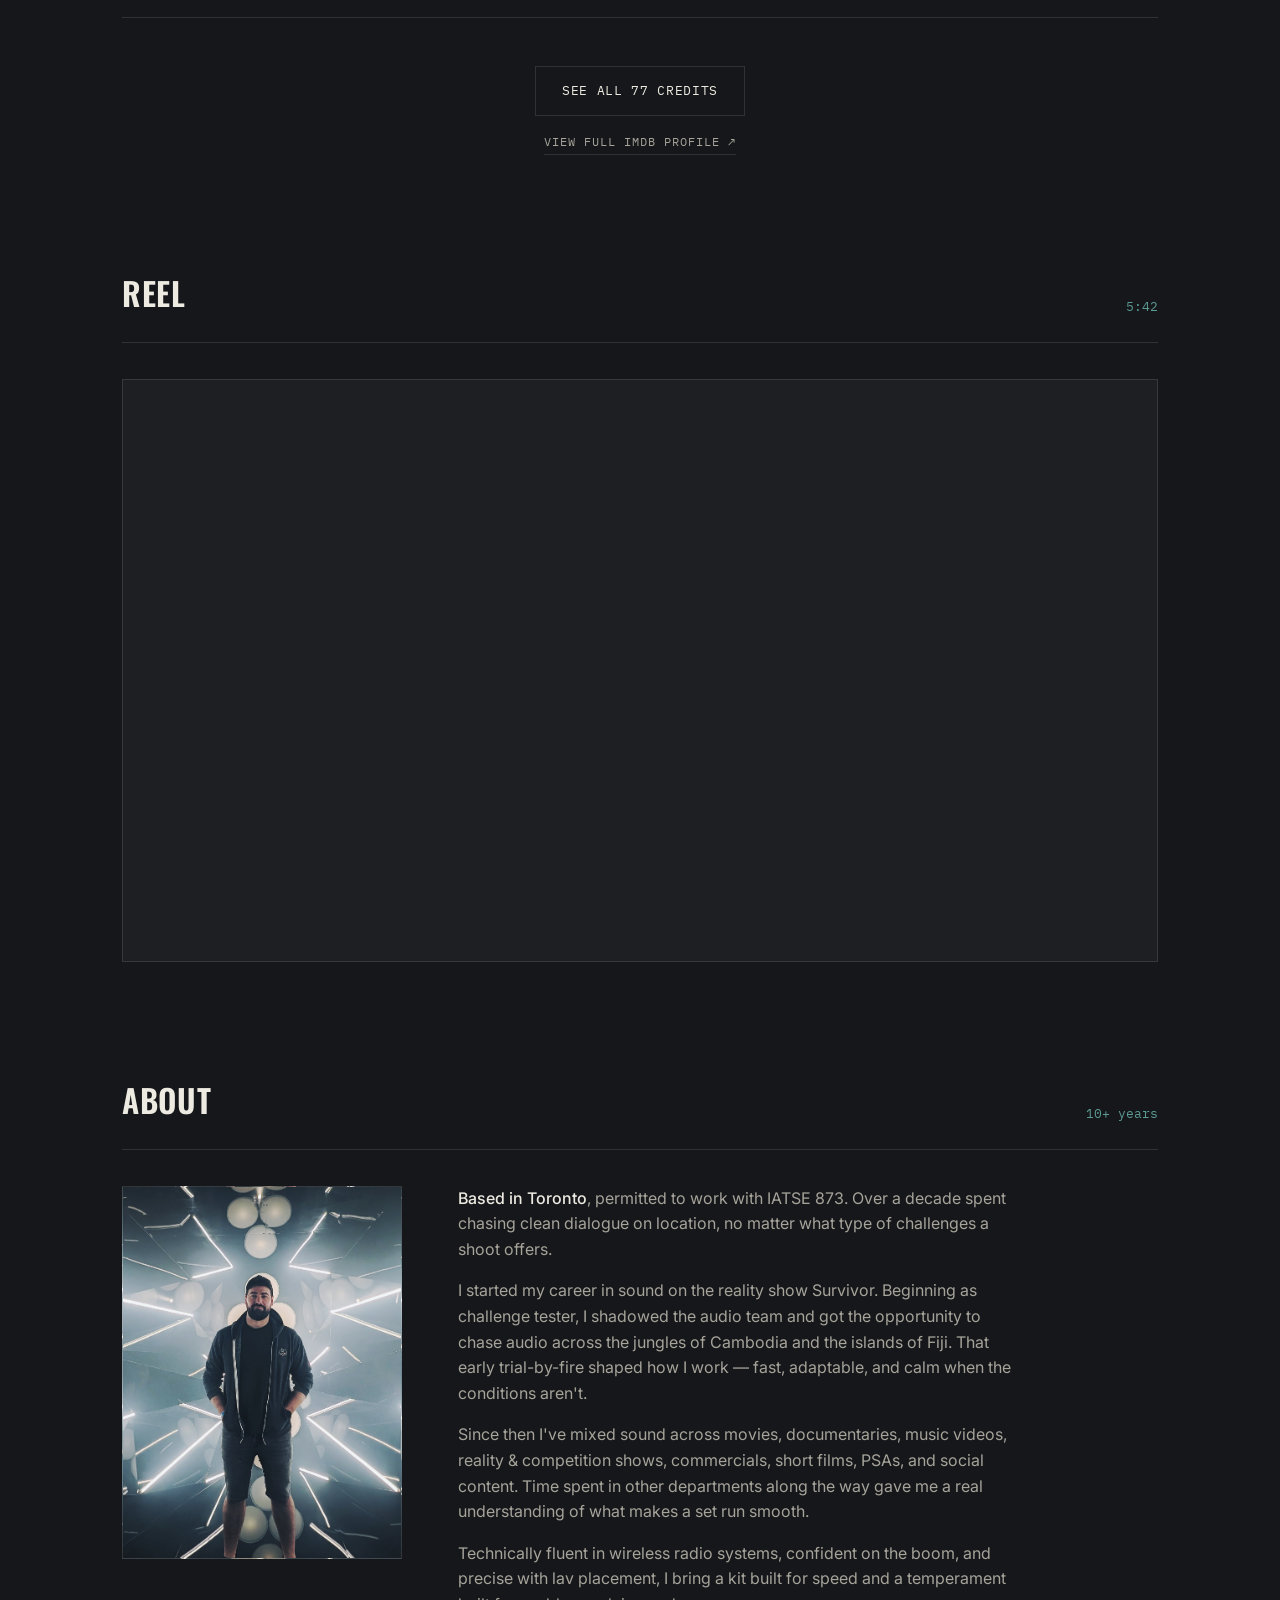
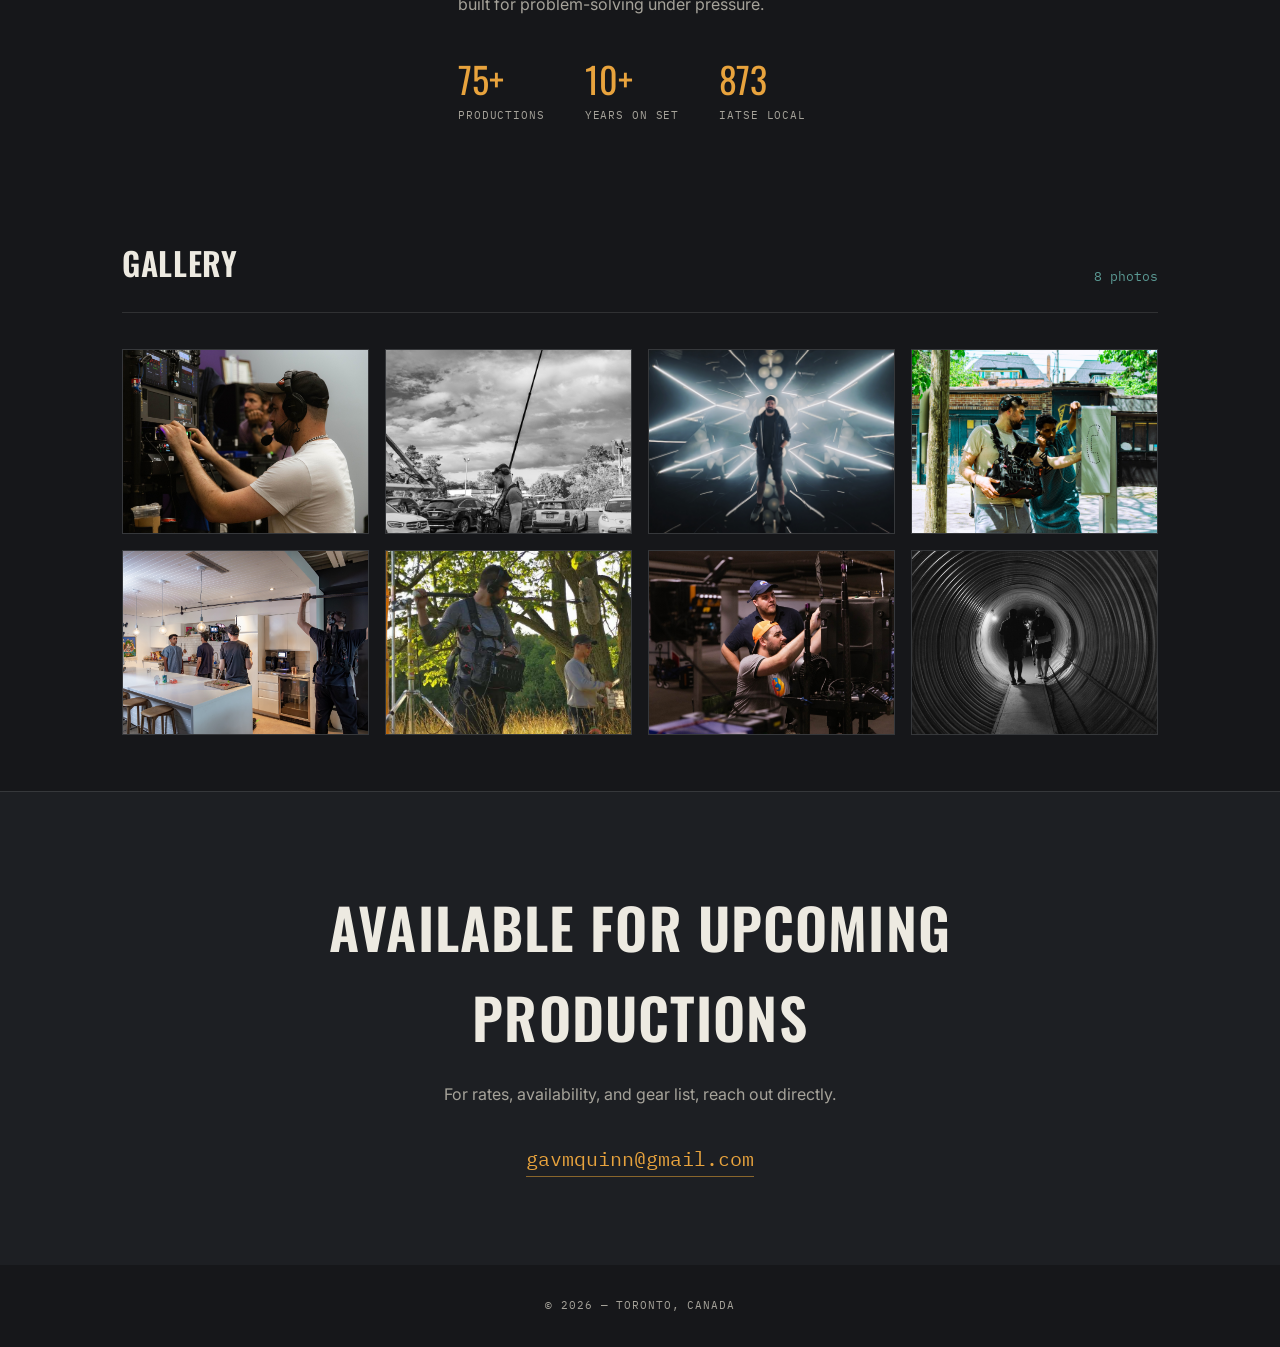
==== commit 1feb3906: "Add Side Projects page with Puzzle Rush New projects.html (linked from the nav on every page) showca" ====
--- a/index.html
+++ b/index.html
@@ -26,6 +26,7 @@
       <li><a href="#reel">Reel</a></li>
       <li><a href="#about">About</a></li>
       <li class="nav-gallery-link"><a href="#gallery">Gallery</a></li>
+      <li><a href="projects.html">Projects</a></li>
       <li><a href="#contact">Contact</a></li>
     </ul>
   </div>
--- a/css/style.css
+++ b/css/style.css
@@ -208,6 +208,7 @@
   font-family:'IBM Plex Mono',monospace;
   color:var(--teal);
   font-size:13px;
+  white-space:nowrap;
 }
 
 .slate{
@@ -610,6 +611,130 @@
   text-align:center;
 }
 
+/* PROJECTS PAGE */
+.projects-intro{
+  color:var(--paper-dim);
+  font-size:16px;
+  margin-top:-12px;
+  max-width:560px;
+}
+.project{
+  padding:48px 0 64px;
+  border-bottom:1px solid var(--line);
+}
+.project:last-of-type{border-bottom:none;}
+.project-head{
+  display:flex;
+  align-items:center;
+  gap:18px;
+  margin-bottom:24px;
+}
+.project-icon{
+  width:56px;
+  height:56px;
+  border-radius:14px;
+  flex-shrink:0;
+  border:1px solid var(--line);
+}
+.project-kicker{
+  font-family:'IBM Plex Mono',monospace;
+  font-size:12px;
+  color:var(--teal);
+  text-transform:uppercase;
+  letter-spacing:0.08em;
+}
+.project-name{
+  font-size:34px;
+  line-height:1.1;
+  color:var(--paper);
+}
+.project-index{
+  margin-left:auto;
+  align-self:flex-start;
+  font-size:13px;
+  color:var(--amber);
+}
+.project-visual{
+  display:flex;
+  align-items:center;
+  justify-content:center;
+  aspect-ratio:16/8;
+  padding:32px;
+  border:1px solid var(--line);
+  overflow:hidden;
+  transition:border-color 0.2s;
+}
+.project-visual:hover{border-color:var(--amber-dim);}
+.project-visual img{
+  max-width:100%;
+  max-height:100%;
+  object-fit:contain;
+  transition:transform 0.4s ease;
+}
+.project-visual:hover img{transform:scale(1.03);}
+.project-visual-puzzlerush{
+  background:
+    radial-gradient(ellipse at 50% 40%, rgba(124,77,255,0.35), transparent 65%),
+    linear-gradient(160deg, #1A1440 0%, #0E0B24 100%);
+}
+.project-body{
+  display:grid;
+  grid-template-columns:1fr 1fr;
+  gap:48px;
+  margin-top:36px;
+}
+.project-copy p{
+  color:var(--paper-dim);
+  font-size:16px;
+  margin-bottom:16px;
+}
+.project-cta{
+  display:inline-block;
+  margin-top:12px;
+}
+.project-specs .spec-row{grid-template-columns:110px 1fr; gap:16px;}
+.project-specs .spec-row:first-child{padding-top:0;}
+.project-strip-label{
+  font-size:12px;
+  color:var(--teal);
+  text-transform:uppercase;
+  letter-spacing:0.08em;
+  margin:40px 0 14px;
+}
+.project-strip{
+  display:grid;
+  grid-template-columns:repeat(4, 1fr);
+  gap:16px;
+}
+.project-strip img{
+  width:100%;
+  height:auto;
+  aspect-ratio:10/16;
+  object-fit:cover;
+  border:1px solid var(--line);
+  display:block;
+}
+
+@media (max-width:720px){
+  .project-body{grid-template-columns:1fr; gap:32px;}
+  .project-name{font-size:28px;}
+  .project-visual{aspect-ratio:4/3; padding:16px;}
+  .project-strip{
+    display:flex;
+    overflow-x:auto;
+    scroll-snap-type:x mandatory;
+    -webkit-overflow-scrolling:touch;
+    gap:12px;
+    margin:0 -32px;
+    padding:0 32px 6px;
+  }
+  .project-strip img{
+    flex:0 0 auto;
+    width:58%;
+    scroll-snap-align:center;
+  }
+}
+
 /* ABOUT */
 .about{
   display:grid;
@@ -699,6 +824,7 @@
     row-gap:14px;
   }
   .navlinks{width:100%; justify-content:space-between; gap:0;}
-  .nav-gallery-link{display:none;}
+  .nav-gallery-link,
+  .nav-hide-mobile{display:none;}
   .spec-row{grid-template-columns:1fr; gap:4px;}
 }
